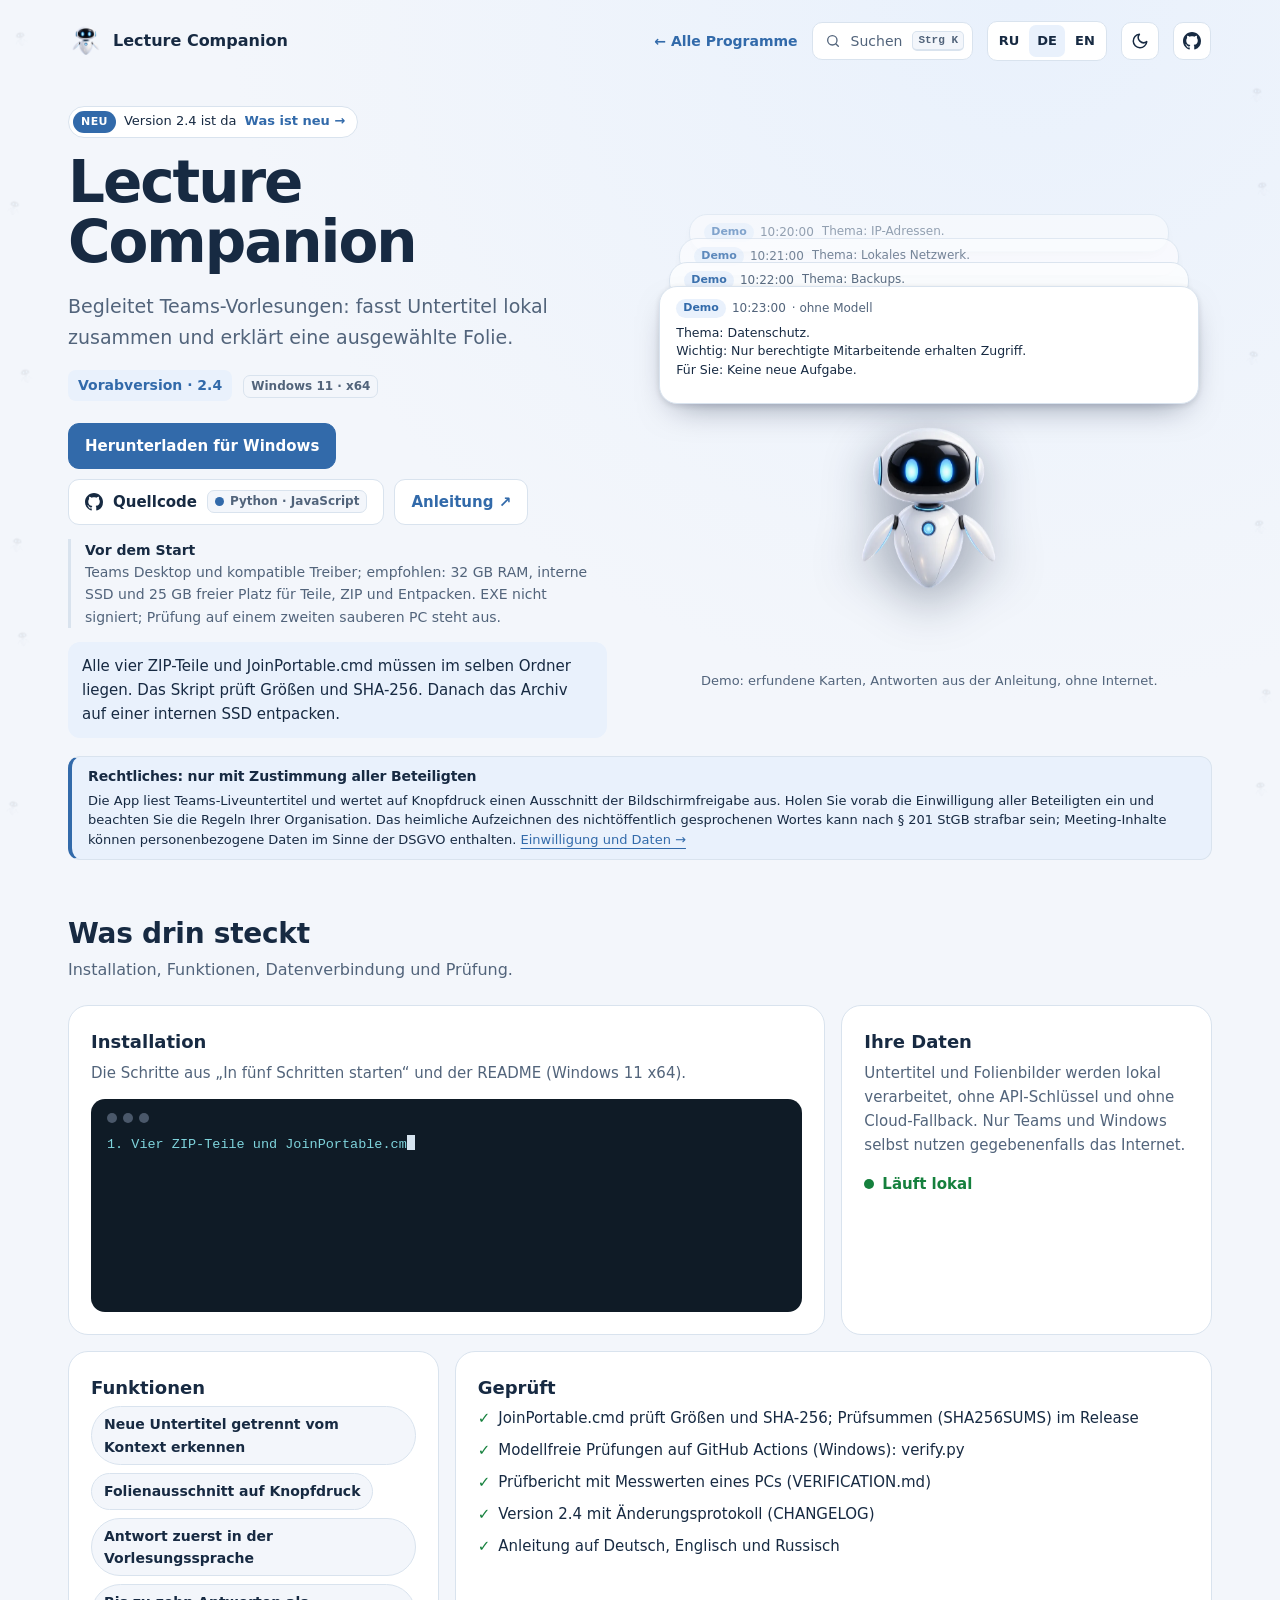
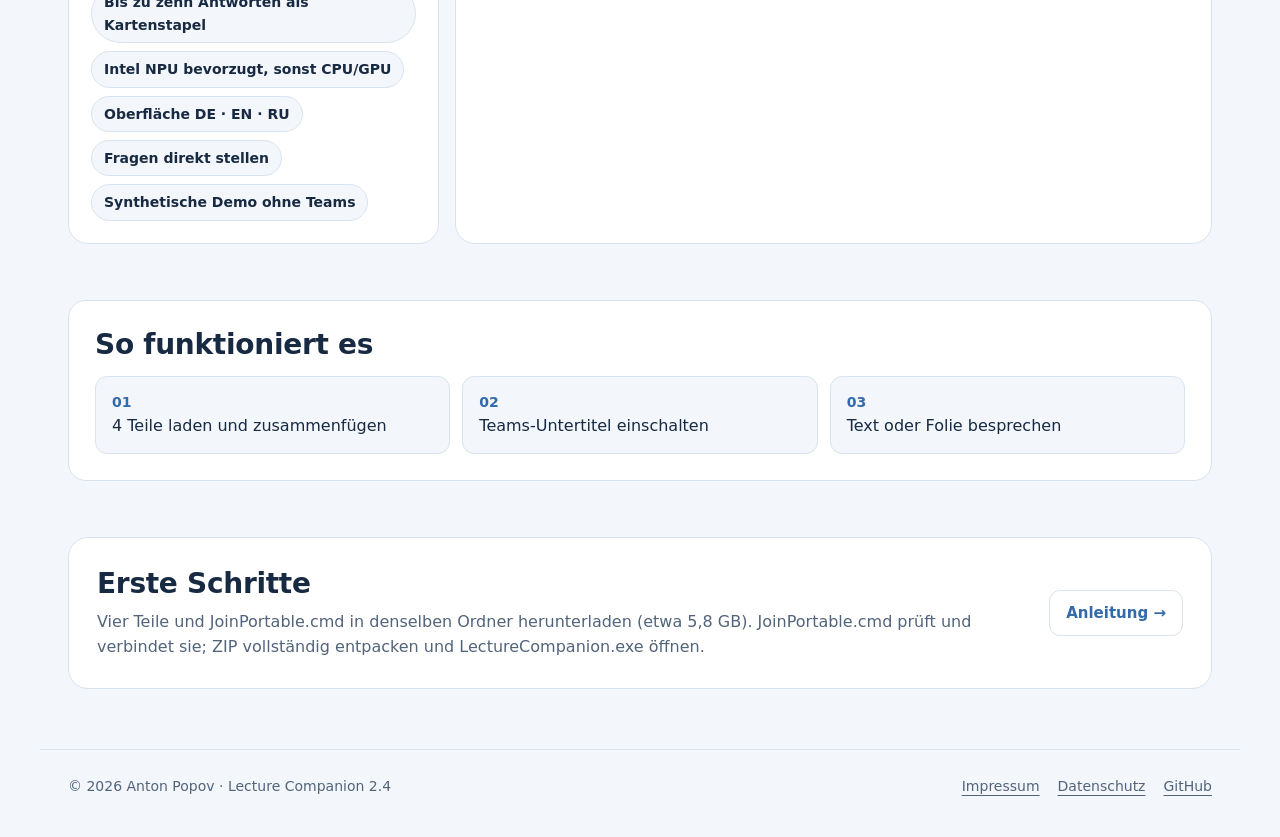
==== index.html @ 08314a56 "robot: digits instead of eyes while thinking; live scene in the guide Smaller running digits replace" ====
<!doctype html>
<html lang="de">
<head>
<meta charset="utf-8">
<meta name="viewport" content="width=device-width,initial-scale=1">
<meta name="color-scheme" content="light dark">
<meta name="description" content="Begleitet Teams-Vorlesungen: fasst Untertitel lokal zusammen und erklärt eine ausgewählte Folie.">
<title>Lecture Companion — Anleitung · Vorabversion · 2.4</title>
<link rel="icon" href="presentation-icon.png">
<script src="assets/kit/kit-theme.js"></script><link rel="stylesheet" href="assets/kit/kit.css?v=2026.11.06-2"><script src="assets/kit/programs.js?v=2026.11.06-2" defer></script><script src="assets/kit/kit.js?v=2026.11.06-2" defer></script>
<link rel="stylesheet" href="presentation.css?v=2026.11.06-2">
<link rel="stylesheet" href="assets/robot.css?v=r5">
<script src="assets/robot.js?v=r5" defer></script>
</head>
<body class="ppk-page">
<a class="ppk-skip" href="#main">Zum Inhalt</a>
<div class="ppk-nav-wrap" id="ppk-nav-wrap">
  <nav class="ppk-nav" aria-label="Hauptnavigation">
    <a class="ppk-brand" href="index.html"><img src="presentation-icon.png" alt="" width="34" height="34"><span>Lecture Companion</span></a>
    <span class="ppk-spacer"></span>
    <a class="ppk-back" href="https://popovantondev.github.io/popovantondev/index.html">← Alle Programme</a>
    <button class="ppk-search-btn" type="button" data-ppk-open-search aria-label="Programme durchsuchen"><span>Suchen</span><kbd>Strg K</kbd></button>
    <div class="ppk-langs"><a href="index-ru.html" lang="ru" hreflang="ru">RU</a><a href="index.html" lang="de" hreflang="de" aria-current="page">DE</a><a href="index-en.html" lang="en" hreflang="en">EN</a></div>
    <button class="ppk-icon-btn ppk-theme-btn" type="button" data-ppk-theme aria-label="Farbschema wechseln"></button>
    <a class="ppk-icon-btn ppk-gh-btn" href="https://github.com/popovantondev/LectureCompanion" aria-label="GitHub"></a>
  </nav>
</div>
<main class="ppk-shell" id="main">
<div class="ppk-hero">
<div>
<a class="ppk-pill" href="https://github.com/popovantondev/LectureCompanion/releases/tag/v2.4"><span class="ppk-new">NEU</span><span>Version 2.4 ist da</span> <span class="ppk-more">Was ist neu →</span></a>
<h1>Lecture Companion</h1>
<p class="ppk-lead">Begleitet Teams-Vorlesungen: fasst Untertitel lokal zusammen und erklärt eine ausgewählte Folie.</p>
<span class="ppk-status">Vorabversion · 2.4</span> <span class="ppk-chip ppk-meta-chip">Windows 11 · x64</span>
<div class="ppk-actions">
<a class="ppk-btn ppk-btn-primary" href="https://github.com/popovantondev/LectureCompanion/releases/tag/v2.4">Herunterladen für Windows</a>
<a class="ppk-btn ppk-btn-gh" href="https://github.com/popovantondev/LectureCompanion">Quellcode <span class="ppk-chip"><i class="ppk-dot"></i>Python · JavaScript</span></a>
<a class="ppk-btn" href="Guide-de.html">Anleitung ↗</a>
</div>
<p class="ppk-requirements"><strong>Vor dem Start</strong>Teams Desktop und kompatible Treiber; empfohlen: 32 GB RAM, interne SSD und 25 GB freier Platz für Teile, ZIP und Entpacken. EXE nicht signiert; Prüfung auf einem zweiten sauberen PC steht aus.</p>
<p class="ppk-notice">Alle vier ZIP-Teile und JoinPortable.cmd müssen im selben Ordner liegen. Das Skript prüft Größen und SHA-256. Danach das Archiv auf einer internen SSD entpacken.</p>
</div>
<figure class="robot-preview">
<div class="robot-stage robot-dock" data-robot data-robot-mode="dock" data-guide="Guide-de.html" data-demo-tag="Demo" data-demo-meta="ohne Modell">
<div class="robot-stack" role="group" aria-label="Demo-Antworten des Roboters (erfunden)">
<article class="robot-demo-card is-back" style="--d:3"><p class="robot-meta"><span class="robot-tag">Demo</span><span>10:20:00</span><span class="robot-meta-extra"> · ohne Modell</span></p><p class="robot-text">Thema: IP-Adressen.</p></article>
<article class="robot-demo-card is-back" style="--d:2"><p class="robot-meta"><span class="robot-tag">Demo</span><span>10:21:00</span><span class="robot-meta-extra"> · ohne Modell</span></p><p class="robot-text">Thema: Lokales Netzwerk.</p></article>
<article class="robot-demo-card is-back" style="--d:1"><p class="robot-meta"><span class="robot-tag">Demo</span><span>10:22:00</span><span class="robot-meta-extra"> · ohne Modell</span></p><p class="robot-text">Thema: Backups.</p></article>
<article class="robot-demo-card"><p class="robot-meta"><span class="robot-tag">Demo</span><span>10:23:00</span><span class="robot-meta-extra"> · ohne Modell</span></p><p class="robot-text">Thema: Datenschutz. <br>Wichtig: Nur berechtigte Mitarbeitende erhalten Zugriff. <br>Für Sie: Keine neue Aufgabe.</p></article>
</div>
<img src="assets/robot-companion.webp" width="540" height="591" alt="Roboter von Lecture Companion" decoding="async">
</div>
<figcaption>Demo: erfundene Karten, Antworten aus der Anleitung, ohne Internet.</figcaption>
</figure>
</div>

<aside class="ppk-legal ppk-section" id="rechtliches" aria-labelledby="legal-title">
<h2 id="legal-title">Rechtliches: nur mit Zustimmung aller Beteiligten</h2>
<p>Die App liest Teams-Liveuntertitel und wertet auf Knopfdruck einen Ausschnitt der Bildschirmfreigabe aus. Holen Sie vorab die Einwilligung aller Beteiligten ein und beachten Sie die Regeln Ihrer Organisation. Das heimliche Aufzeichnen des nichtöffentlich gesprochenen Wortes kann nach § 201 StGB strafbar sein; Meeting-Inhalte können personenbezogene Daten im Sinne der DSGVO enthalten. <a href="Guide-de.html#rechtliches">Einwilligung und Daten →</a></p>
</aside>

<section class="ppk-bento-section ppk-section ppk-reveal">
<h2>Was drin steckt</h2>
<p class="ppk-sub">Installation, Funktionen, Datenverbindung und Prüfung.</p>
<div class="ppk-bento">
<div class="ppk-tile ppk-wide"><h3>Installation</h3><p>Die Schritte aus „In fünf Schritten starten“ und der README (Windows 11 x64).</p><div class="ppk-term" role="group" aria-label="Installation"><div class="ppk-term-bar"><i></i><i></i><i></i></div><div class="ppk-term-out"><div class="ppk-ps">1. Vier ZIP-Teile und JoinPortable.cmd von der Release-Seite in einen Ordner laden (ca. 5,8 GB)</div><div class="ppk-ps">2. JoinPortable.cmd doppelklicken: prüft Größen und SHA-256, installiert nichts</div><div class="ppk-ps">3. Das erzeugte ZIP vollständig auf eine interne SSD entpacken</div><div class="ppk-ps">4. LectureCompanion.exe starten (der erste Start kann dauern)</div><div class="ppk-ok">5. In Teams die Liveuntertitel einschalten</div><div class="ppk-dim">   Ohne Teams ausprobieren: LectureCompanionDemo.exe</div></div></div></div>
<div class="ppk-tile"><h3>Ihre Daten</h3><p>Untertitel und Folienbilder werden lokal verarbeitet, ohne API-Schlüssel und ohne Cloud-Fallback. Nur Teams und Windows selbst nutzen gegebenenfalls das Internet.</p><span class="ppk-live">Läuft lokal</span></div>
<div class="ppk-tile"><h3>Funktionen</h3><div class="ppk-chips"><span>Neue Untertitel getrennt vom Kontext erkennen</span><span>Folienausschnitt auf Knopfdruck</span><span>Antwort zuerst in der Vorlesungssprache</span><span>Bis zu zehn Antworten als Kartenstapel</span><span>Intel NPU bevorzugt, sonst CPU/GPU</span><span>Oberfläche DE · EN · RU</span><span>Fragen direkt stellen</span><span>Synthetische Demo ohne Teams</span></div></div>
<div class="ppk-tile ppk-wide"><h3>Geprüft</h3><ul class="ppk-checks"><li>JoinPortable.cmd prüft Größen und SHA-256; Prüfsummen (SHA256SUMS) im Release</li><li>Modellfreie Prüfungen auf GitHub Actions (Windows): verify.py</li><li>Prüfbericht mit Messwerten eines PCs (VERIFICATION.md)</li><li>Version 2.4 mit Änderungsprotokoll (CHANGELOG)</li><li>Anleitung auf Deutsch, Englisch und Russisch</li></ul></div>
</div>
</section>

<section class="ppk-section ppk-process ppk-reveal" aria-labelledby="process-title">
<h2 id="process-title">So funktioniert es</h2>
<ol class="ppk-flow"><li>4 Teile laden und zusammenfügen</li><li>Teams-Untertitel einschalten</li><li>Text oder Folie besprechen</li></ol>
</section>

<section class="ppk-section ppk-start ppk-reveal">
<div><h2>Erste Schritte</h2><p>Vier Teile und JoinPortable.cmd in denselben Ordner herunterladen (etwa 5,8 GB). JoinPortable.cmd prüft und verbindet sie; ZIP vollständig entpacken und LectureCompanion.exe öffnen.</p></div>
<div class="ppk-actions"><a class="ppk-btn" href="Guide-de.html">Anleitung →</a></div>
</section>
</main>
<footer class="ppk-footer">
  <span>© 2026 Anton Popov · Lecture Companion 2.4</span>
  <nav aria-label="Rechtliches"><a href="https://popovantondev.github.io/popovantondev/impressum.html">Impressum</a><a href="https://popovantondev.github.io/popovantondev/datenschutz.html">Datenschutz</a><a href="https://github.com/popovantondev/LectureCompanion">GitHub</a></nav>
</footer>
</body>
</html>
---- assets/kit/kit.css ----
/* popovantondev shared kit: tokens, header, search palette, components, footer.
   Everything is prefixed ppk-. Pages set their accent in their own CSS (see demo.html).
   Kit tokens have zero specificity (:where), so any page rule overrides them regardless of load order. */

/* ---------- tokens ---------- */
:where(:root){color-scheme:light;
  --ppk-bg:#f3f6fb;--ppk-panel:#ffffff;--ppk-ink:#172a42;--ppk-muted:#52647b;--ppk-line:#d9e3ee;
  --ppk-accent:#0f6f7c;--ppk-accent-ink:#ffffff;--ppk-tint:#e2f2f3;--ppk-hero:#0c3a45;--ppk-hero-end:#1b6b78;
  --ppk-glass:rgba(255,255,255,.76);--ppk-term:#0f1b26;--ppk-term-ink:#d6e4ef;--ppk-term-ps:#7fd4dc;--ppk-term-ok:#6ee787;--ppk-term-dim:#8fa3b6;
  --ppk-ok:#15803d;--ppk-ok-bg:#dcfce7;--ppk-ok-fg:#166534;--ppk-warn-bg:#fef3c7;--ppk-warn-fg:#92400e;
  --ppk-focus:#1a5fd0;--ppk-shadow:0 22px 50px -30px rgba(22,43,72,.35);
  --ppk-radius-s:8px;--ppk-radius-m:12px;--ppk-radius-l:20px;--ppk-radius-pill:999px;
  --ppk-font:system-ui,-apple-system,"Segoe UI",sans-serif;--ppk-mono:ui-monospace,"Cascadia Code",Consolas,monospace;--ppk-shell:1200px}
:where([data-theme="dark"]){color-scheme:dark;
  --ppk-bg:#0c131b;--ppk-panel:#131d28;--ppk-ink:#e5edf5;--ppk-muted:#9badbf;--ppk-line:#233142;
  --ppk-accent:#3cc1cc;--ppk-accent-ink:#03262b;--ppk-tint:#11343a;--ppk-hero:#082a32;--ppk-hero-end:#145a65;
  --ppk-glass:rgba(19,29,40,.76);--ppk-term:#070d13;--ppk-term-ink:#d6e4ef;--ppk-term-ps:#7fd4dc;--ppk-term-ok:#6ee787;--ppk-term-dim:#8fa3b6;
  --ppk-ok:#4ade80;--ppk-ok-bg:#14532d;--ppk-ok-fg:#bbf7d0;--ppk-warn-bg:#78350f;--ppk-warn-fg:#fde68a;
  --ppk-focus:#7ab8ff;--ppk-shadow:0 22px 50px -30px rgba(0,0,0,.7)}
@media (prefers-color-scheme:dark){:where(:root:not([data-theme])){color-scheme:dark;
  --ppk-bg:#0c131b;--ppk-panel:#131d28;--ppk-ink:#e5edf5;--ppk-muted:#9badbf;--ppk-line:#233142;
  --ppk-accent:#3cc1cc;--ppk-accent-ink:#03262b;--ppk-tint:#11343a;--ppk-hero:#082a32;--ppk-hero-end:#145a65;
  --ppk-glass:rgba(19,29,40,.76);--ppk-term:#070d13;--ppk-term-ink:#d6e4ef;--ppk-term-ps:#7fd4dc;--ppk-term-ok:#6ee787;--ppk-term-dim:#8fa3b6;
  --ppk-ok:#4ade80;--ppk-ok-bg:#14532d;--ppk-ok-fg:#bbf7d0;--ppk-warn-bg:#78350f;--ppk-warn-fg:#fde68a;
  --ppk-focus:#7ab8ff;--ppk-shadow:0 22px 50px -30px rgba(0,0,0,.7)}}

/* ---------- base (only inside pages that opt in with class ppk-page on body) ---------- */
.ppk-page{margin:0;background:radial-gradient(ellipse at 80% 0,var(--ppk-tint),transparent 55%),var(--ppk-bg);background-attachment:fixed;color:var(--ppk-ink);font:16px/1.6 var(--ppk-font);transition:background-color .3s,color .3s}
.ppk-page *,.ppk-page *::before,.ppk-page *::after{box-sizing:border-box}
:where(.ppk-page a){color:var(--ppk-accent);text-underline-offset:4px}
:where(.ppk-page img){max-width:100%;height:auto}
:where(.ppk-page button){font:inherit;color:inherit}
.ppk-page :focus-visible,.ppk-overlay :focus-visible,.ppk-nav-wrap :focus-visible,.ppk-footer :focus-visible{outline:3px solid var(--ppk-focus);outline-offset:3px}
:where(.ppk-page h1),.ppk-title{font-size:clamp(34px,4.6vw,58px);line-height:1.05;letter-spacing:-.035em;margin:14px 0 18px}
:where(.ppk-page h2),.ppk-h2{font-size:clamp(22px,2.4vw,28px);line-height:1.25;letter-spacing:-.01em;margin:0 0 6px}
.ppk-page [hidden],.ppk-overlay[hidden]{display:none!important}
.ppk-shell{max-width:var(--ppk-shell);margin:0 auto;padding:0 28px}
.ppk-section{margin:56px 0;position:relative}
.ppk-sub{color:var(--ppk-muted);margin:0 0 22px}
.ppk-sr-only{position:absolute!important;width:1px;height:1px;margin:-1px;padding:0;overflow:hidden;clip:rect(0 0 0 0);white-space:nowrap;border:0}
.ppk-skip{position:absolute;left:12px;top:-60px;z-index:200;background:var(--ppk-panel);color:var(--ppk-ink);border:2px solid var(--ppk-focus);border-radius:var(--ppk-radius-m);padding:8px 14px;font-weight:700;text-decoration:none}
.ppk-skip:focus{top:12px}
html.ppk-lock{overflow:hidden}

/* ---------- icons (CSS masks, work without JS and without inline SVG) ---------- */
.ppk-search-btn::before,.ppk-gh-btn::before,.ppk-theme-btn::before,.ppk-btn-gh::before{content:"";flex:none;background:currentColor;-webkit-mask:var(--ppk-ico) center/contain no-repeat;mask:var(--ppk-ico) center/contain no-repeat}
.ppk-search-btn::before{--ppk-ico:url("data:image/svg+xml,%3Csvg xmlns='http://www.w3.org/2000/svg' viewBox='0 0 24 24' fill='none' stroke='black' stroke-width='2' stroke-linecap='round'%3E%3Ccircle cx='11' cy='11' r='7'/%3E%3Cpath d='m20 20-3.5-3.5'/%3E%3C/svg%3E");width:16px;height:16px}
.ppk-gh-btn::before,.ppk-btn-gh::before{--ppk-ico:url("data:image/svg+xml,%3Csvg xmlns='http://www.w3.org/2000/svg' viewBox='0 0 16 16'%3E%3Cpath d='M8 0C3.58 0 0 3.58 0 8c0 3.54 2.29 6.53 5.47 7.59.4.07.55-.17.55-.38 0-.19-.01-.82-.01-1.49-2.01.37-2.53-.49-2.69-.94-.09-.23-.48-.94-.82-1.13-.28-.15-.68-.52-.01-.53.63-.01 1.08.58 1.23.82.72 1.21 1.87.87 2.33.66.07-.52.28-.87.51-1.07-1.78-.2-3.64-.89-3.64-3.95 0-.87.31-1.59.82-2.15-.08-.2-.36-1.02.08-2.12 0 0 .67-.21 2.2.82.64-.18 1.32-.27 2-.27.68 0 1.36.09 2 .27 1.53-1.04 2.2-.82 2.2-.82.44 1.1.16 1.92.08 2.12.51.56.82 1.27.82 2.15 0 3.07-1.87 3.75-3.65 3.95.29.25.54.73.54 1.48 0 1.07-.01 1.93-.01 2.2 0 .21.15.46.55.38A8.013 8.013 0 0 0 16 8c0-4.42-3.58-8-8-8z'/%3E%3C/svg%3E");width:18px;height:18px}
.ppk-theme-btn::before{--ppk-ico:url("data:image/svg+xml,%3Csvg xmlns='http://www.w3.org/2000/svg' viewBox='0 0 24 24' fill='none' stroke='black' stroke-width='2' stroke-linecap='round' stroke-linejoin='round'%3E%3Cpath d='M21 12.8A9 9 0 1 1 11.2 3a7 7 0 0 0 9.8 9.8z'/%3E%3C/svg%3E");width:18px;height:18px}
:root[data-theme="dark"] .ppk-theme-btn::before{--ppk-ico:url("data:image/svg+xml,%3Csvg xmlns='http://www.w3.org/2000/svg' viewBox='0 0 24 24' fill='none' stroke='black' stroke-width='2' stroke-linecap='round'%3E%3Ccircle cx='12' cy='12' r='4.5'/%3E%3Cpath d='M12 2v2M12 20v2M4.9 4.9l1.4 1.4M17.7 17.7l1.4 1.4M2 12h2M20 12h2M4.9 19.1l1.4-1.4M17.7 6.3l1.4-1.4'/%3E%3C/svg%3E")}
@media (prefers-color-scheme:dark){:root:not([data-theme]) .ppk-theme-btn::before{--ppk-ico:url("data:image/svg+xml,%3Csvg xmlns='http://www.w3.org/2000/svg' viewBox='0 0 24 24' fill='none' stroke='black' stroke-width='2' stroke-linecap='round'%3E%3Ccircle cx='12' cy='12' r='4.5'/%3E%3Cpath d='M12 2v2M12 20v2M4.9 4.9l1.4 1.4M17.7 17.7l1.4 1.4M2 12h2M20 12h2M4.9 19.1l1.4-1.4M17.7 6.3l1.4-1.4'/%3E%3C/svg%3E")}}
.ppk-search-btn:has(svg)::before,.ppk-icon-btn:has(svg)::before,.ppk-btn-gh:has(svg)::before{display:none}

/* ---------- header: static markup, JS only improves it ---------- */
.ppk-nav-wrap{position:sticky;top:0;z-index:40;padding:10px 0 0}
.ppk-nav-wrap.ppk-floating{padding-inline:8px}
.ppk-nav{position:relative;isolation:isolate;max-width:var(--ppk-shell);margin:0 auto;display:flex;align-items:center;gap:14px;padding:10px 28px;border:1px solid transparent;border-radius:0;font:14px/1.3 var(--ppk-font);color:var(--ppk-ink);transition:border-color .25s,border-radius .25s}
/* Glass pill is a separate layer: the header jump to the pill changes layout once, the glass, blur and shadow only fade in (opacity), so scrolling past the threshold stays cheap. */
.ppk-nav::before{content:"";position:absolute;inset:-1px;z-index:-1;border-radius:inherit;background:var(--ppk-glass);-webkit-backdrop-filter:blur(14px) saturate(1.4);backdrop-filter:blur(14px) saturate(1.4);box-shadow:0 10px 30px -18px rgba(0,0,0,.35);opacity:0;pointer-events:none;transition:opacity .25s}
.ppk-nav *,.ppk-nav *::before,.ppk-nav *::after{box-sizing:border-box}
.ppk-floating .ppk-nav{max-width:980px;padding:8px 10px 8px 16px;border-color:var(--ppk-line);border-radius:var(--ppk-radius-pill)}
.ppk-floating .ppk-nav::before{opacity:1}
.ppk-brand{display:flex;align-items:center;gap:10px;min-width:0;font-size:16px;font-weight:750;color:var(--ppk-ink);text-decoration:none;white-space:nowrap}
.ppk-brand img{width:34px;height:34px;flex:none;border-radius:9px}
.ppk-brand span{overflow:hidden;text-overflow:ellipsis;padding:3px 4px 3px 0;margin:-3px -4px -3px 0}
.ppk-spacer{flex:1}
.ppk-back{display:inline-flex;align-items:center;min-height:38px;font-size:14px;font-weight:650;color:var(--ppk-accent);text-decoration:none;white-space:nowrap}
.ppk-back:hover{text-decoration:underline;text-underline-offset:4px}
.ppk-search-btn{display:none;align-items:center;gap:10px;min-height:38px;padding:6px 8px 6px 12px;border:1px solid var(--ppk-line);border-radius:10px;background:var(--ppk-panel);color:var(--ppk-muted);font:inherit;font-size:14px;cursor:pointer;transition:border-color .2s}
.ppk-search-btn:hover{border-color:var(--ppk-accent)}
html.ppk-js .ppk-search-btn{display:flex}
.ppk-search-btn kbd,.ppk-kbd{font:600 11px/1 var(--ppk-mono);border:1px solid var(--ppk-line);border-bottom-width:2px;border-radius:5px;padding:3px 5px;color:var(--ppk-muted);background:var(--ppk-bg)}
.ppk-langs{display:flex;gap:2px;padding:3px;border:1px solid var(--ppk-line);border-radius:10px;background:var(--ppk-panel)}
.ppk-langs a{display:grid;place-items:center;min-width:36px;min-height:32px;border-radius:7px;color:var(--ppk-ink);font-size:13px;font-weight:700;text-decoration:none}
.ppk-langs a:hover{background:var(--ppk-bg)}
.ppk-langs a[aria-current]{background:var(--ppk-tint);color:var(--ppk-ink)}
.ppk-icon-btn{display:grid;place-items:center;width:38px;height:38px;padding:0;border:1px solid var(--ppk-line);border-radius:10px;background:var(--ppk-panel);color:var(--ppk-ink);text-decoration:none;cursor:pointer;transition:border-color .2s}
.ppk-icon-btn:hover{border-color:var(--ppk-accent)}
.ppk-icon-btn svg{width:18px;height:18px}
html:not(.ppk-js) .ppk-theme-btn{display:none}

/* ---------- hero parts ---------- */
.ppk-hero{display:grid;grid-template-columns:minmax(0,1fr) minmax(0,1.05fr);gap:40px;align-items:center;margin:34px 0 10px}
.ppk-hero>*{min-width:0}
.ppk-pill{display:inline-flex;align-items:center;gap:8px;max-width:100%;padding:4px 12px 4px 4px;border:1px solid var(--ppk-line);border-radius:var(--ppk-radius-pill);background:var(--ppk-panel);color:var(--ppk-ink);font-size:13px;text-decoration:none;transition:border-color .2s,transform .2s}
.ppk-pill:hover{border-color:var(--ppk-accent);transform:translateY(-1px)}
.ppk-pill .ppk-new{flex:none;background:var(--ppk-accent);color:var(--ppk-accent-ink);border-radius:var(--ppk-radius-pill);padding:2px 8px;font-weight:800;font-size:11px;letter-spacing:.04em}
.ppk-pill .ppk-more{color:var(--ppk-accent);font-weight:650;white-space:nowrap}
.ppk-lead{margin:0 0 18px;color:var(--ppk-muted);font-size:19px}
.ppk-status{display:inline-block;padding:4px 10px;border-radius:var(--ppk-radius-s);background:var(--ppk-tint);color:var(--ppk-accent);font-size:14px;font-weight:700}
.ppk-actions{display:flex;flex-wrap:wrap;align-items:center;gap:10px;margin:22px 0 14px}
.ppk-btn{display:inline-flex;align-items:center;gap:10px;min-height:46px;padding:10px 16px;border:1px solid var(--ppk-line);border-radius:11px;background:var(--ppk-panel);color:var(--ppk-accent);font-size:15px;font-weight:700;text-decoration:none;cursor:pointer;transition:transform .15s,box-shadow .2s,border-color .2s}
.ppk-btn:hover{transform:translateY(-1px);box-shadow:0 8px 20px -12px rgba(0,0,0,.35);border-color:var(--ppk-accent)}
.ppk-btn-primary{background:var(--ppk-accent);border-color:var(--ppk-accent);color:var(--ppk-accent-ink)}
.ppk-btn-gh{color:var(--ppk-ink)}
.ppk-chip{display:inline-flex;align-items:center;gap:6px;padding:1px 7px;border:1px solid var(--ppk-line);border-radius:7px;background:var(--ppk-bg);color:var(--ppk-muted);font-size:12px;font-weight:600}
.ppk-dot{display:inline-block;width:9px;height:9px;border-radius:50%;background:var(--ppk-accent)}
.ppk-requirements{margin:0;padding-left:14px;border-left:3px solid var(--ppk-line);color:var(--ppk-muted);font-size:14px}
.ppk-requirements strong{display:block;color:var(--ppk-ink)}
.ppk-preview{position:relative;margin:0;overflow:hidden;border:1px solid var(--ppk-line);border-radius:22px;background:var(--ppk-panel);box-shadow:var(--ppk-shadow)}
.ppk-stage{display:grid;place-items:center;padding:18px;background:linear-gradient(145deg,var(--ppk-hero),var(--ppk-hero-end))}
.ppk-stage img{display:block;width:auto;max-height:470px;filter:drop-shadow(0 8px 18px rgba(0,0,0,.25))}
.ppk-preview figcaption{padding:12px 18px;color:var(--ppk-muted);font-size:14px}

/* ---------- bento ---------- */
.ppk-bento{display:grid;grid-template-columns:repeat(3,minmax(0,1fr));gap:16px}
.ppk-tile{position:relative;min-width:0;overflow:hidden;padding:22px;border:1px solid var(--ppk-line);border-radius:var(--ppk-radius-l);background:var(--ppk-panel)}
.ppk-tile h3{margin:0 0 4px;font-size:18px}
.ppk-tile p{margin:0 0 14px;color:var(--ppk-muted);font-size:15px}
.ppk-wide{grid-column:span 2}
.ppk-term{min-height:178px;overflow:hidden;padding:14px 16px;border-radius:14px;background:var(--ppk-term);color:var(--ppk-term-ink);font:13.5px/1.75 var(--ppk-mono)}
.ppk-term-bar{display:flex;gap:6px;margin-bottom:10px}
.ppk-term-bar i{width:10px;height:10px;border-radius:50%;background:#4a586a}
.ppk-term-out>div{overflow-wrap:anywhere}
.ppk-term .ppk-ps{color:var(--ppk-term-ps)}
.ppk-term .ppk-ok{color:var(--ppk-term-ok)}
.ppk-term .ppk-dim{color:var(--ppk-term-dim)}
.ppk-cursor{display:inline-block;width:8px;height:1.05em;background:var(--ppk-term-ink);vertical-align:-2px;animation:ppk-blink 1s steps(1) infinite}
@keyframes ppk-blink{50%{opacity:0}}
.ppk-chips{display:flex;flex-wrap:wrap;gap:8px}
.ppk-chips span{padding:6px 12px;border:1px solid var(--ppk-line);border-radius:var(--ppk-radius-pill);background:var(--ppk-bg);font-size:14px;font-weight:600;transition:transform .2s,border-color .2s}
.ppk-chips span:hover{transform:translateY(-2px);border-color:var(--ppk-accent)}
.ppk-live{display:inline-flex;align-items:center;gap:8px;color:var(--ppk-ok);font-size:15px;font-weight:700}
.ppk-live::before{content:"";width:10px;height:10px;border-radius:50%;background:var(--ppk-ok);box-shadow:0 0 0 0 rgba(22,163,74,.55);animation:ppk-pulse 2s infinite}
@keyframes ppk-pulse{70%{box-shadow:0 0 0 10px rgba(22,163,74,0)}100%{box-shadow:0 0 0 0 rgba(22,163,74,0)}}
.ppk-checks{display:grid;gap:8px;margin:0;padding:0;list-style:none;font-size:15px}
.ppk-checks li::before{content:"\2713";margin-right:8px;color:var(--ppk-ok);font-weight:800}

/* ---------- steps ---------- */
.ppk-process{padding:26px;border:1px solid var(--ppk-line);border-radius:18px;background:var(--ppk-panel)}
.ppk-flow{display:grid;grid-template-columns:repeat(3,minmax(0,1fr));gap:12px;margin:14px 0 0;padding:0;list-style:none;counter-reset:ppk-step}
.ppk-flow li{padding:14px 16px;border:1px solid var(--ppk-line);border-radius:var(--ppk-radius-m);background:var(--ppk-bg)}
.ppk-flow li::before{counter-increment:ppk-step;content:counter(ppk-step,decimal-leading-zero);display:block;color:var(--ppk-accent);font-size:14px;font-weight:700}

/* ---------- tabs and program cards ---------- */
.ppk-tabs{display:inline-flex;flex-wrap:wrap;gap:4px;padding:4px;border:1px solid var(--ppk-line);border-radius:14px;background:var(--ppk-panel)}
.ppk-tabs button{padding:8px 14px;min-height:38px;border:0;border-radius:10px;background:transparent;color:var(--ppk-muted);font-size:14px;font-weight:650;cursor:pointer;transition:background-color .2s,color .2s}
.ppk-tabs button:hover{color:var(--ppk-ink)}
.ppk-tabs button[aria-selected="true"]{background:var(--ppk-accent);color:var(--ppk-accent-ink)}
.ppk-app-grid{display:grid;grid-template-columns:repeat(auto-fill,minmax(230px,1fr));gap:12px;margin-top:16px}
.ppk-app-card{display:flex;align-items:flex-start;gap:12px;padding:14px;border:1px solid var(--ppk-line);border-radius:14px;background:var(--ppk-panel);color:var(--ppk-ink);text-decoration:none;animation:ppk-fade .35s ease both;transition:border-color .2s,transform .2s}
.ppk-app-card:hover{border-color:var(--ppk-accent);transform:translateY(-2px)}
.ppk-app-card img{flex:none;width:36px;height:36px;border-radius:9px}
.ppk-app-card b{display:block;font-size:15px}
.ppk-app-card small{display:block;color:var(--ppk-muted);font-size:13px;line-height:1.4}
@keyframes ppk-fade{from{opacity:0;transform:translateY(6px)}}

/* ---------- demo frame ---------- */
.ppk-demo{overflow:hidden;border:1px solid var(--ppk-line);border-radius:var(--ppk-radius-l);background:var(--ppk-panel);box-shadow:var(--ppk-shadow)}
.ppk-demo-head{display:flex;flex-wrap:wrap;align-items:center;gap:10px;padding:12px 16px;border-bottom:1px solid var(--ppk-line);font-weight:700}
.ppk-demo-label{margin-left:auto;padding:3px 10px;border-radius:var(--ppk-radius-pill);background:var(--ppk-warn-bg);color:var(--ppk-warn-fg);font-size:13px;font-weight:700}
.ppk-demo-body{display:grid;grid-template-columns:220px minmax(0,1fr);min-height:250px}
.ppk-demo-side{display:grid;align-content:start;gap:10px;padding:16px;border-right:1px solid var(--ppk-line);font-size:14px}
.ppk-field{padding:8px 10px;border:1px solid var(--ppk-line);border-radius:10px;background:var(--ppk-bg)}
.ppk-field small{display:block;color:var(--ppk-muted)}
.ppk-demo-main{min-width:0;padding:16px}
.ppk-rows{display:grid;gap:6px;margin:0 0 12px;padding:0;list-style:none}
.ppk-rows li{display:grid;grid-template-columns:minmax(0,1fr) auto;gap:10px;align-items:center;padding:8px 12px;border:1px solid var(--ppk-line);border-radius:10px;font-size:14px;animation:ppk-fade .3s ease both}
.ppk-rows li>:first-child{overflow-wrap:anywhere}
.ppk-badge{padding:2px 8px;border-radius:6px;background:var(--ppk-tint);color:var(--ppk-ink);font-size:12px;font-weight:700}
.ppk-badge-ok{background:var(--ppk-ok-bg);color:var(--ppk-ok-fg)}
.ppk-badge-warn{background:var(--ppk-warn-bg);color:var(--ppk-warn-fg)}
.ppk-progress{height:8px;margin:10px 0;overflow:hidden;border:1px solid var(--ppk-line);border-radius:99px;background:var(--ppk-bg)}
.ppk-progress i{display:block;width:0;height:100%;background:var(--ppk-accent);transition:width .25s linear}
.ppk-demo-empty{padding:24px 0;color:var(--ppk-muted);font-size:14px}
.ppk-demo-done{color:var(--ppk-ok);font-weight:700}

/* ---------- search palette (built by kit.js) ---------- */
.ppk-overlay{position:fixed;inset:0;z-index:100;display:grid;place-items:start center;padding:12vh 16px 16px;background:rgba(8,15,24,.55);-webkit-backdrop-filter:blur(3px);backdrop-filter:blur(3px);font:16px/1.5 var(--ppk-font);color:var(--ppk-ink)}
.ppk-overlay *,.ppk-overlay *::before,.ppk-overlay *::after{box-sizing:border-box}
.ppk-palette{width:min(620px,100%);overflow:hidden;border:1px solid var(--ppk-line);border-radius:16px;background:var(--ppk-panel);box-shadow:0 30px 80px -20px rgba(0,0,0,.5);animation:ppk-pop .18s ease}
@keyframes ppk-pop{from{opacity:0;transform:translateY(-8px) scale(.98)}}
.ppk-phead{display:flex;align-items:center;border-bottom:1px solid var(--ppk-line)}
.ppk-palette-input{flex:1;min-width:0;padding:16px 18px;border:0;background:transparent;color:var(--ppk-ink);font:inherit;font-size:17px;outline:none}
.ppk-palette-input::placeholder{color:var(--ppk-muted);opacity:1}
.ppk-phead:focus-within{box-shadow:inset 0 -2px 0 var(--ppk-focus)}
.ppk-pclose{margin-right:12px;padding:6px 8px;border:1px solid var(--ppk-line);border-radius:7px;background:var(--ppk-bg);color:var(--ppk-muted);font:600 12px/1 var(--ppk-mono);cursor:pointer}
.ppk-plist{max-height:min(420px,55vh);margin:0;padding:6px;overflow:auto;list-style:none}
.ppk-pitem{display:flex;align-items:center;gap:12px;padding:9px 10px;border-radius:10px;color:var(--ppk-ink);text-decoration:none}
.ppk-pitem[aria-selected="true"]{background:var(--ppk-tint);box-shadow:inset 3px 0 0 var(--ppk-accent)}
.ppk-pitem img,.ppk-pletter{flex:none;width:30px;height:30px;border-radius:8px}
.ppk-pletter{display:grid;place-items:center;background:var(--ppk-accent);color:var(--ppk-accent-ink);font-weight:800}
.ppk-ptext{min-width:0}
.ppk-pname{display:block;font-weight:650}
.ppk-ptext small{display:block;overflow:hidden;color:var(--ppk-muted);font-size:12px;text-overflow:ellipsis;white-space:nowrap}
.ppk-pempty{margin:0;padding:22px 18px;color:var(--ppk-muted)}
.ppk-pfoot{display:flex;gap:14px;padding:9px 14px;border-top:1px solid var(--ppk-line);color:var(--ppk-muted);font-size:12px}

/* ---------- footer ---------- */
.ppk-footer{display:flex;flex-wrap:wrap;justify-content:space-between;gap:12px 16px;max-width:var(--ppk-shell);margin:60px auto 0;padding:26px 28px 40px;border-top:1px solid var(--ppk-line);color:var(--ppk-muted);font:14px/1.5 var(--ppk-font)}
.ppk-footer nav{display:flex;flex-wrap:wrap;gap:6px 18px}
.ppk-footer a{color:var(--ppk-muted);text-decoration:underline;text-underline-offset:4px}
.ppk-footer a:hover{color:var(--ppk-ink)}

/* ---------- long text (Guide pages): opt in with class ppk-prose ---------- */
.ppk-prose{line-height:1.7}
.ppk-prose table{display:block;max-width:100%;overflow-x:auto;border-collapse:collapse}
.ppk-prose th,.ppk-prose td{padding:8px 12px;border:1px solid var(--ppk-line);text-align:left;vertical-align:top}
.ppk-prose th{background:var(--ppk-tint)}
.ppk-prose pre,.ppk-prose code{font-family:var(--ppk-mono);font-size:.92em}
.ppk-prose pre{max-width:100%;overflow-x:auto;padding:14px 16px;border-radius:var(--ppk-radius-m);background:var(--ppk-term);color:var(--ppk-term-ink)}
.ppk-prose :not(pre)>code{padding:1px 6px;border-radius:6px;background:var(--ppk-tint)}
.ppk-prose blockquote{margin:1em 0;padding:2px 16px;border-left:3px solid var(--ppk-accent);color:var(--ppk-muted)}

/* ---------- scroll reveal (hidden state only exists when JS runs) ---------- */
html.ppk-js .ppk-reveal:not(.ppk-in){opacity:0;transform:translateY(14px)}
.ppk-reveal{transition:opacity .6s ease,transform .6s ease}

/* ---------- small screens ---------- */
@media (max-width:900px){.ppk-hero{grid-template-columns:1fr}.ppk-bento{grid-template-columns:1fr 1fr}}
@media (max-width:640px){
  .ppk-shell,.ppk-footer{padding-left:16px;padding-right:16px}
  .ppk-nav{gap:8px;padding:8px 12px}
  .ppk-back{font-size:0;justify-content:center;width:38px;padding:0}
  .ppk-back::before{content:"\2190";font-size:20px}
  .ppk-search-btn span,.ppk-search-btn kbd{display:none}
  .ppk-search-btn{padding:0;width:38px;justify-content:center}
  .ppk-langs a{min-width:32px}
  .ppk-bento{grid-template-columns:1fr}
  .ppk-wide{grid-column:auto}
  .ppk-flow{grid-template-columns:1fr}
  .ppk-demo-body{grid-template-columns:1fr}
  .ppk-demo-side{border-right:0;border-bottom:1px solid var(--ppk-line)}
  .ppk-demo-label{margin-left:0}
  .ppk-pfoot{display:none}
  .ppk-overlay{padding-top:8vh}
}
@media (max-width:520px){
  .ppk-nav{flex-wrap:wrap;row-gap:6px}
  .ppk-nav::after{content:"";order:4;flex-basis:100%;height:0}
  .ppk-brand{order:1;margin-right:auto}
  .ppk-theme-btn{order:2}
  .ppk-gh-btn{order:3}
  .ppk-back{order:5}
  .ppk-search-btn{order:6;margin-left:auto}
  .ppk-langs{order:7}
  .ppk-spacer{display:none}
  .ppk-floating .ppk-nav{border-radius:26px;padding:8px 10px}
  .ppk-tile{padding:18px}
}

@media (prefers-reduced-motion:reduce){
  .ppk-nav-wrap,.ppk-nav,.ppk-nav::before,.ppk-pill,.ppk-btn,.ppk-chips span,.ppk-app-card,.ppk-reveal,.ppk-progress i,.ppk-page{transition:none!important}
  .ppk-palette,.ppk-app-card,.ppk-rows li,.ppk-cursor,.ppk-live::before{animation:none!important}
  html.ppk-js .ppk-reveal:not(.ppk-in){opacity:1;transform:none}
}
@media (forced-colors:active){.ppk-pitem[aria-selected="true"]{outline:2px solid Highlight}.ppk-tabs button[aria-selected="true"]{outline:2px solid Highlight}}

/* side decor (kit.js builds it on screens >= 1280px; nothing without JS) */
.ppk-decor{display:none}
@media (min-width:1280px){
  .ppk-decor{display:block;position:fixed;inset:0;z-index:0;overflow:hidden;pointer-events:none;container-type:inline-size;opacity:0;transition:opacity 1.2s ease}
  .ppk-decor.ppk-decor-on{opacity:1}
  .ppk-decor-side{position:absolute;top:0;bottom:0;width:calc((100cqi - var(--ppk-decor-shell,var(--ppk-shell)))/2);animation:ppk-decor-drift 90s ease-in-out infinite alternate;will-change:transform}
  .ppk-decor-l{left:0}
  .ppk-decor-r{right:0;animation-direction:alternate-reverse}
  .ppk-decor-i{--ppk-sz:clamp(18px,calc(var(--ppk-k,1) * ((100cqi - var(--ppk-decor-shell,var(--ppk-shell)))/2 - 28px)),72px);position:absolute;top:var(--ppk-y,0);left:calc(var(--ppk-x,.5) * (100% - 1.2 * var(--ppk-sz)) + .1 * var(--ppk-sz));width:var(--ppk-sz);height:var(--ppk-sz);object-fit:contain;opacity:.06;transform:rotate(var(--ppk-r,0deg));user-select:none}
  [data-theme="dark"] .ppk-decor-i{opacity:.08}
}
@keyframes ppk-decor-drift{from{transform:translateY(-10px)}to{transform:translateY(10px)}}
@media print{.ppk-decor{display:none!important}}
@media (prefers-reduced-motion:reduce){.ppk-decor{transition:none}.ppk-decor-side{animation:none;will-change:auto}}
---- presentation.css ----
/* Page accent and page-only rules. Components and tokens come from assets/kit/kit.css. */
:root{--ppk-accent:#326aaa;--ppk-tint:#e9f1fc;--ppk-hero:#182f4b;--ppk-hero-end:#355d88}
:root[data-theme="dark"]{--ppk-accent:#7db4f0;--ppk-accent-ink:#07203f;--ppk-tint:#12263f;--ppk-hero:#182f4b;--ppk-hero-end:#355d88}
@media (prefers-color-scheme:dark){:root:not([data-theme]){--ppk-accent:#7db4f0;--ppk-accent-ink:#07203f;--ppk-tint:#12263f;--ppk-hero:#182f4b;--ppk-hero-end:#355d88}}
.ppk-meta-chip{margin-left:6px}
.ppk-start{display:grid;grid-template-columns:minmax(0,1fr) auto;gap:24px;align-items:center;padding:28px;border:1px solid var(--ppk-line);border-radius:var(--ppk-radius-l);background:var(--ppk-panel)}
.ppk-start h2{margin:0 0 8px}.ppk-start p{margin:0;color:var(--ppk-muted)}.ppk-start .ppk-actions{margin:0}
.ppk-notice{margin:14px 0 0;padding:12px 14px;border-radius:var(--ppk-radius-m);background:var(--ppk-tint);color:var(--ppk-ink);font-size:15px}
.ppk-stage a{display:grid;place-items:center;max-width:100%}
.ppk-legal{margin:18px 0;padding:10px 16px;border:1px solid var(--ppk-line);border-left:4px solid var(--ppk-accent);border-radius:var(--ppk-radius-m);background:var(--ppk-tint);font-size:13px;line-height:1.5}
.ppk-legal h2{margin:0 0 4px;font-size:14px;line-height:1.4}.ppk-legal p{margin:0}
@media (max-width:760px){.ppk-start{grid-template-columns:1fr;padding:22px}}
---- assets/robot.css ----
/* Lecture Companion robot scene: styles for assets/robot.js (Guide hero and landing block).
   Without JavaScript the scene is the plain picture inside .robot-stage. */
.robot-stage{--robot-w:240px;position:relative;z-index:5;isolation:isolate;box-sizing:border-box;display:block;width:var(--robot-w);max-width:100%;margin:0 auto;padding:0;border:0;background:none;font-size:16px;line-height:1.5}
.robot-stage>img,.robot-stage .robot-img{display:block;width:100%;height:auto;max-width:100%;object-fit:contain;filter:drop-shadow(0 14px 26px #02122f66)}
/* Soft rings behind the robot (decoration only). */
.robot-stage:before{content:"";position:absolute;z-index:-1;left:50%;top:44%;width:128%;aspect-ratio:1;transform:translate(-50%,-50%);border-radius:50%;background:radial-gradient(circle,#5fb8ff33 0,#3a86ff1f 38%,#0000 68%);box-shadow:0 0 0 1px #8ee7ff1f,0 0 0 clamp(14px,3vw,26px) #8ee7ff0d;pointer-events:none}
.robot-hero{grid-template-columns:minmax(0,1fr) 280px!important;gap:28px!important}
.robot-hero .robot-stage{--robot-w:240px}
.robot-lift{position:relative;z-index:2;transition:transform .18s cubic-bezier(.215,.61,.355,1);will-change:transform}
.robot-hit{display:block;width:100%;margin:0;padding:0;border:0;border-radius:36px;background:none;color:inherit;font:inherit;cursor:pointer;-webkit-tap-highlight-color:transparent}
.robot-hit:focus-visible,.robot-send:focus-visible,.robot-close:focus-visible,.robot-pill input:focus-visible,.robot-answer a:focus-visible{outline:3px solid #8ee7ff;outline-offset:3px}
.robot-stage.is-open .robot-lift{transform:translateY(-2%)}
.robot-lift svg{position:absolute;inset:0;width:100%;height:100%;overflow:visible;pointer-events:none}
.robot-lift svg [data-eye]{visibility:hidden}
.robot-lift svg [data-eye="bit"]{font-family:ui-monospace,"Cascadia Code",Consolas,monospace;font-weight:700;font-size:50px;fill:#69ddff}
/* Pill and answer slide out from under the robot. */
.robot-pop{position:absolute;z-index:1;left:50%;top:calc(100% - 26px);width:min(340px,calc(100vw - 32px));box-sizing:border-box;padding-top:22px;color:var(--ppk-ink,#172a42);text-align:left;opacity:0;visibility:hidden;pointer-events:none;transform:translate(-50%,-16px);transition:transform .24s cubic-bezier(.215,.61,.355,1),opacity .24s ease-out,visibility 0s linear .24s}
.robot-stage.is-open .robot-pop{opacity:1;visibility:visible;pointer-events:auto;transform:translate(-50%,0);transition-delay:0s}
.robot-pill{display:flex;align-items:center;gap:6px;margin:0;padding:4px 4px 4px 16px;border:1px solid var(--ppk-line,#d9e3ee);border-radius:999px;background:var(--ppk-panel,#fff);box-shadow:0 18px 40px -18px #02122f99,0 2px 8px #02122f26}
.robot-pill input{flex:1;min-width:0;height:34px;padding:0;border:0;border-radius:8px;background:none;color:inherit;font:12.5px/1.4 var(--ppk-font,system-ui,sans-serif)}
.robot-pill input::placeholder{color:var(--ppk-muted,#52647b);opacity:1}
.robot-pill input:focus{outline:0}
.robot-pill:focus-within{border-color:var(--ppk-accent,#326aaa);box-shadow:0 18px 40px -18px #02122f99,0 0 0 3px #326aaa40}
.robot-send{display:grid;place-items:center;flex:none;width:36px;height:36px;padding:0;border:0;border-radius:50%;background:var(--ppk-accent,#326aaa);color:var(--ppk-accent-ink,#fff);cursor:pointer}
.robot-send svg{width:18px;height:18px;fill:none;stroke:currentColor;stroke-width:2;stroke-linecap:round;stroke-linejoin:round}
.robot-send:hover{filter:brightness(1.08)}
.robot-answer{position:relative;margin-top:10px;padding:12px 40px 14px 16px;border:1px solid var(--ppk-line,#d9e3ee);border-radius:18px;background:var(--ppk-panel,#fff);box-shadow:0 18px 40px -18px #02122f99,0 2px 8px #02122f26;font:12.5px/1.5 var(--ppk-font,system-ui,sans-serif);overflow-wrap:anywhere;animation:robot-slide .24s cubic-bezier(.215,.61,.355,1)}
.robot-answer[hidden]{display:none}
.robot-answer p{margin:0}
.robot-answer .robot-typed{white-space:pre-wrap}
.robot-answer.is-typing .robot-typed:after{content:"";display:inline-block;width:2px;height:1.1em;margin-left:2px;vertical-align:-.18em;background:var(--ppk-accent,#326aaa);animation:robot-caret .8s steps(2) infinite}
.robot-answer a{display:inline-block;margin-top:8px;color:var(--ppk-accent,#326aaa);font-size:12.5px;font-weight:650}
.robot-answer a:hover{color:var(--ppk-ink,#172a42)}
.robot-dots{display:inline-flex;gap:5px;padding:5px 0}
.robot-dots i{width:8px;height:8px;border-radius:50%;background:var(--ppk-accent,#326aaa);animation:robot-dot 1s ease-in-out infinite}
.robot-dots i:nth-child(2){animation-delay:.16s}.robot-dots i:nth-child(3){animation-delay:.32s}
.robot-close{position:absolute;top:8px;right:8px;display:grid;place-items:center;width:30px;height:30px;padding:0;border:0;border-radius:50%;background:none;color:var(--ppk-muted,#52647b);font:20px/1 var(--ppk-font,system-ui,sans-serif);cursor:pointer}
.robot-close:hover{background:var(--ppk-tint,#e9f1fc);color:var(--ppk-ink,#172a42)}
.robot-sr{position:absolute!important;width:1px;height:1px;margin:-1px;padding:0;overflow:hidden;clip:rect(0 0 0 0);white-space:nowrap;border:0}
@keyframes robot-slide{from{opacity:0;transform:translateY(-12px)}to{opacity:1;transform:none}}
@keyframes robot-caret{50%{opacity:0}}
@keyframes robot-dot{0%,100%{opacity:.3;transform:translateY(0)}50%{opacity:1;transform:translateY(-3px)}}
@media (max-width:760px){
  .robot-hero{grid-template-columns:1fr!important;gap:20px!important}
  .robot-hero .robot-stage{--robot-w:200px;margin-top:8px}
}
/* Landing preview ("dock" mode): no panel behind it, only the card stack, the live robot and the question field. */
.robot-preview,.ppk-page figure.robot-preview{margin:0;padding:0;border:0;border-radius:0;background:none;box-shadow:none}
.robot-preview figcaption{max-width:520px;margin:10px auto 0;color:var(--ppk-muted,#52647b);font-size:13px;line-height:1.5;text-align:center}
.robot-dock{--robot-w:176px;display:flex;flex-direction:column;align-items:stretch;width:100%;max-width:540px;font-size:12.5px}
.robot-dock:before{content:none}
.robot-stack{position:relative;display:flex;flex-direction:column;justify-content:flex-end;min-height:250px}
.robot-demo-card,.robot-dock .robot-answer{position:relative;z-index:4;box-sizing:border-box;margin:0;padding:12px 40px 14px 16px;border:1px solid var(--ppk-line,#d9e3ee);border-radius:18px;background:var(--ppk-panel,#fff);color:var(--ppk-ink,#172a42);box-shadow:0 14px 34px -16px #02122f80,0 2px 6px #02122f1f;font:12.5px/1.5 var(--ppk-font,system-ui,sans-serif);text-align:left}
.robot-dock .robot-answer{animation:none}
.robot-demo-card p,.robot-dock .robot-answer p{margin:0}
.robot-meta{display:flex;flex-wrap:wrap;align-items:center;gap:0 6px;margin:0 0 6px!important;color:var(--ppk-muted,#52647b);font-size:12px;line-height:1.5}
.robot-tag{padding:0 7px;border-radius:999px;background:var(--ppk-tint,#e9f1fc);color:var(--ppk-accent,#326aaa);font-size:11px;font-weight:700;line-height:1.7}
.robot-demo-card.is-back{z-index:calc(4 - var(--d,1));height:38px;margin:0 calc(var(--d,1) * 10px) -14px;padding:7px 14px 0;overflow:hidden;background:color-mix(in srgb,var(--ppk-panel,#fff) 82%,var(--ppk-tint,#e9f1fc));box-shadow:0 6px 16px -10px #02122f66;opacity:calc(1.12 - var(--d,1) * .18)}
.robot-demo-card.is-back{display:flex;align-items:baseline;gap:8px}
.robot-demo-card.is-back .robot-meta{flex:none;margin:0!important}
.robot-demo-card.is-back .robot-meta-extra{display:none}
.robot-demo-card.is-back .robot-text{min-width:0;overflow:hidden;text-overflow:ellipsis;white-space:nowrap;color:var(--ppk-muted,#52647b);font-size:12px}
.robot-demo-card.is-back .robot-text br{display:none}
.robot-demo-card[hidden]{display:none}
.robot-demo-card:not(.is-back){min-height:118px}
.robot-dock>img{width:var(--robot-w);margin:14px auto 4px}
.robot-dock .robot-lift{width:var(--robot-w);margin:14px auto 4px}
.robot-dock .robot-lift{transition:transform .18s cubic-bezier(.215,.61,.355,1)}
.robot-dock.is-lift .robot-lift{transform:translateY(-6%)}
/* The question field is tucked away until the robot is hovered, focused or touched; its place stays reserved (no layout jump). */
.robot-stage.robot-dock .robot-pop{position:static;z-index:auto;width:100%;margin:0;padding:0;opacity:0;visibility:hidden;pointer-events:none;transform:translateY(18px);transition:transform .24s cubic-bezier(.215,.61,.355,1),opacity .24s ease-out,visibility 0s linear .24s}
.robot-stage.robot-dock.is-ask .robot-pop{opacity:1;visibility:visible;pointer-events:auto;transform:none;transition-delay:0s}
.robot-stack:focus-visible{outline:3px solid #8ee7ff;outline-offset:4px;border-radius:18px}
.robot-stack,.robot-answer.is-nav{touch-action:pan-x}
.robot-stack .is-away{display:none}
.robot-count{position:absolute;right:12px;bottom:8px;color:var(--ppk-muted,#52647b);font-size:11px;line-height:1;font-variant-numeric:tabular-nums}
.robot-answer.is-nav{padding-bottom:24px}
.robot-dock .robot-pill{border-radius:999px}
.robot-dock .robot-answer .robot-meta{margin-bottom:6px!important}
@media (max-width:520px){
  .robot-dock{--robot-w:140px}
  .robot-stack{min-height:290px}
  .robot-demo-card.is-back{margin-left:calc(var(--d,1) * 7px);margin-right:calc(var(--d,1) * 7px)}
}
@media (prefers-reduced-motion:reduce){
  .robot-lift,.robot-pop{transition:none!important}
  .robot-answer,.robot-dots i,.robot-answer.is-typing .robot-typed:after{animation:none!important}
}
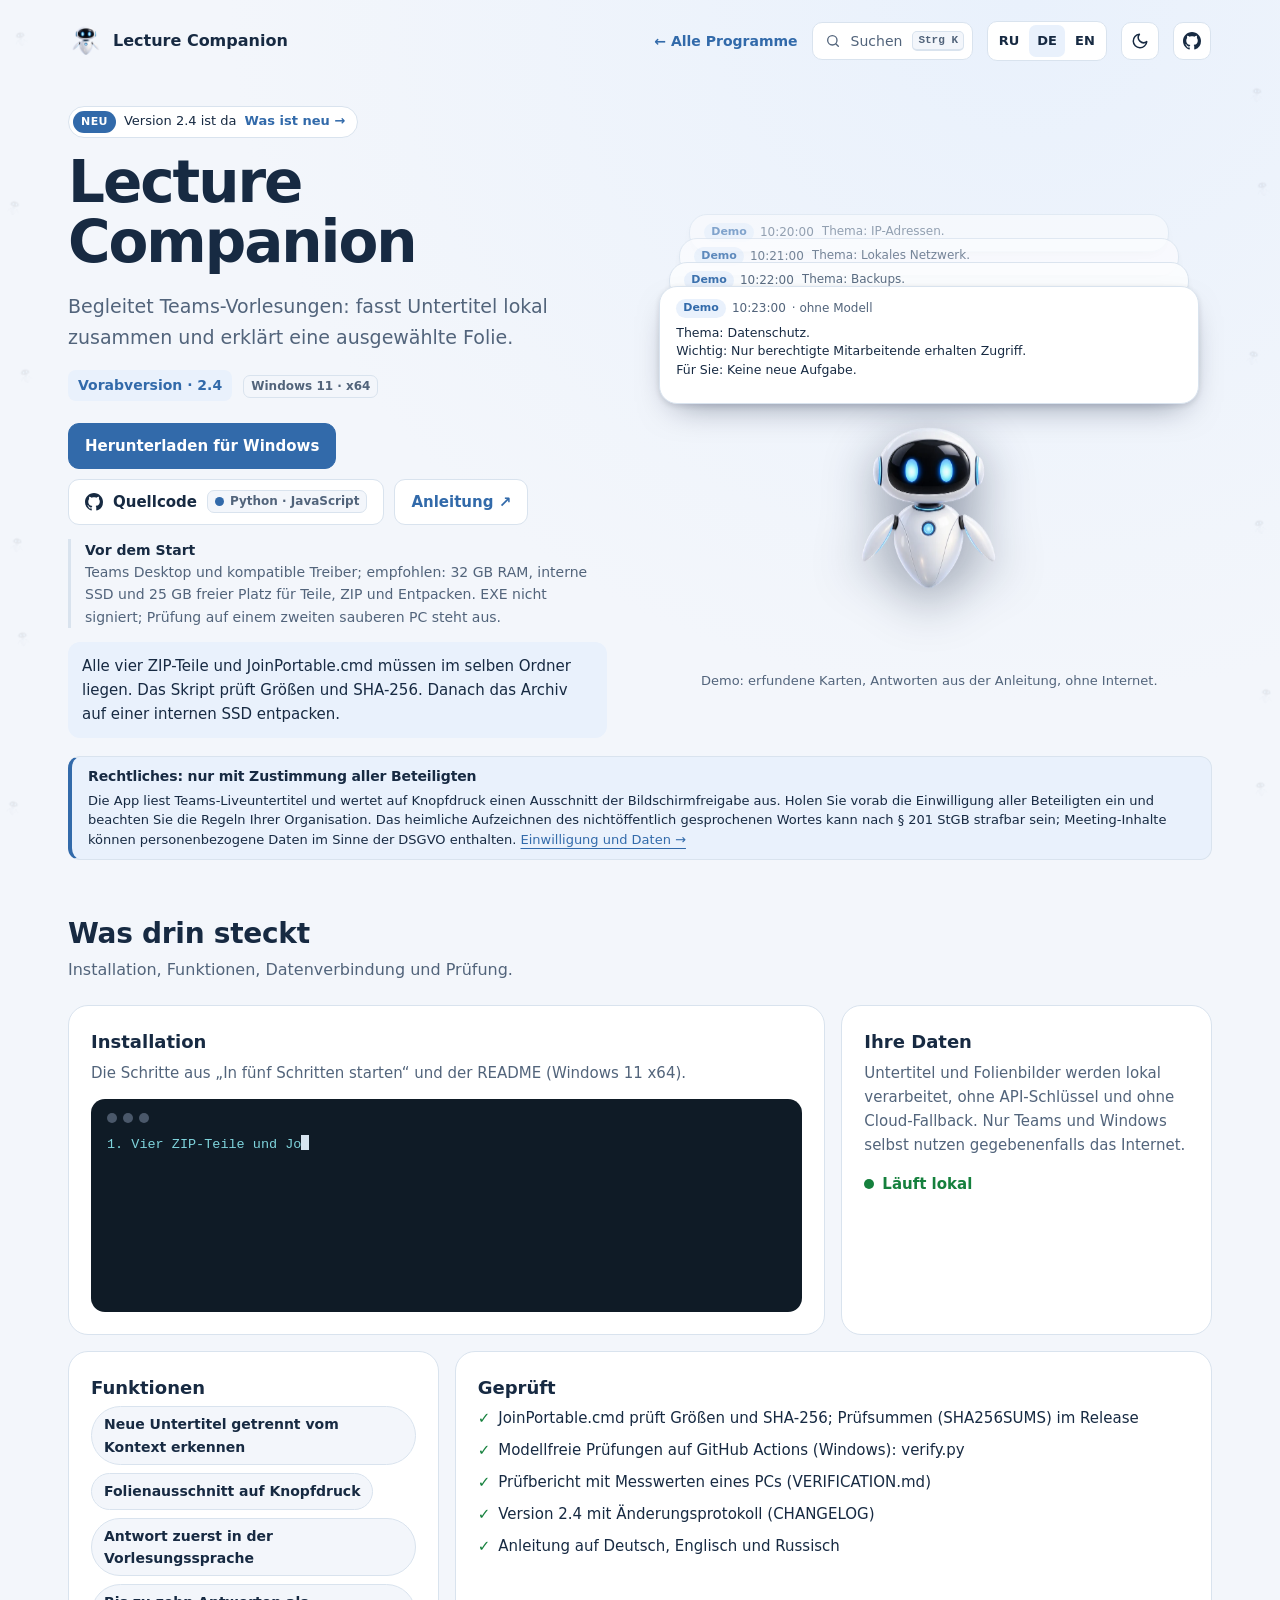
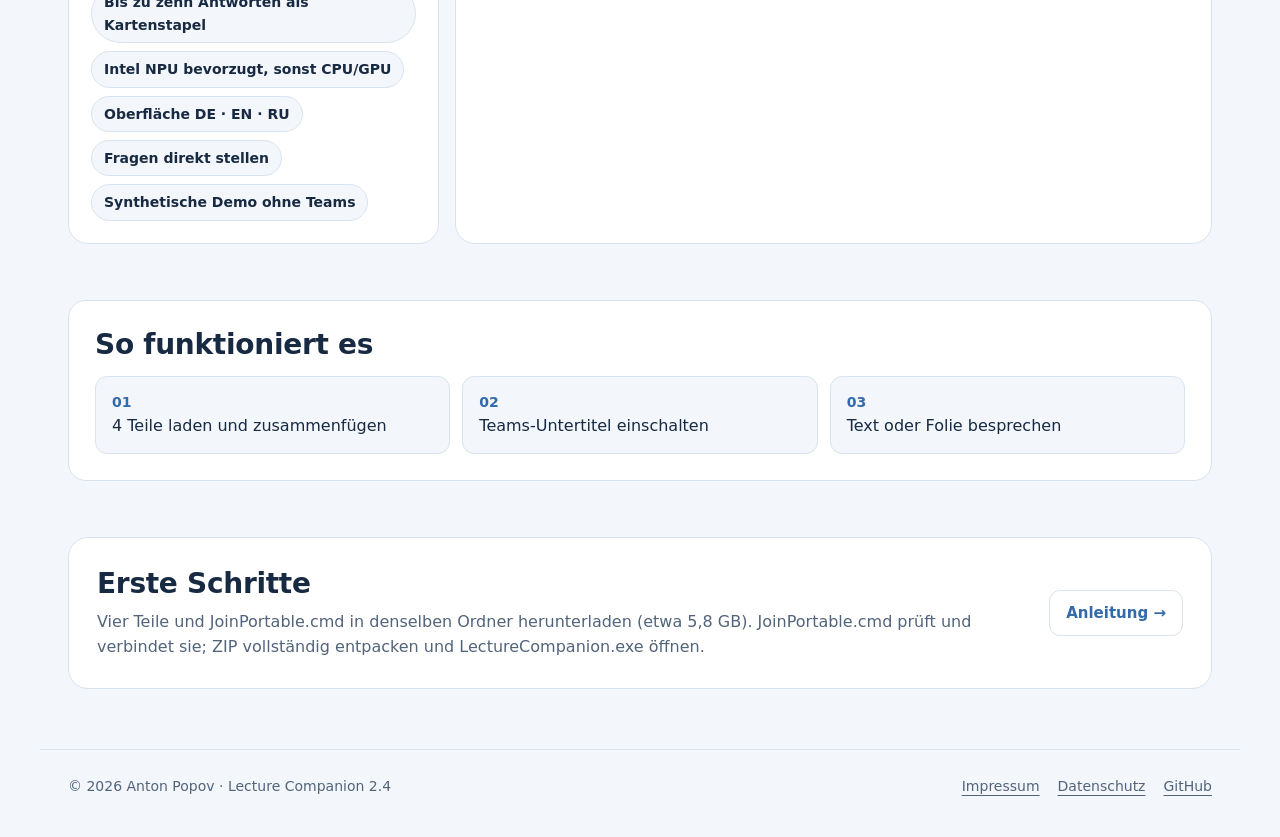
==== commit 2bce7db0: "guide: larger robot scene with more room The robot and its cards are a bit larger and get more heigh" ====
--- a/index.html
+++ b/index.html
@@ -9,7 +9,7 @@
 <link rel="icon" href="presentation-icon.png">
 <script src="assets/kit/kit-theme.js"></script><link rel="stylesheet" href="assets/kit/kit.css?v=2026.11.06-2"><script src="assets/kit/programs.js?v=2026.11.06-2" defer></script><script src="assets/kit/kit.js?v=2026.11.06-2" defer></script>
 <link rel="stylesheet" href="presentation.css?v=2026.11.06-2">
-<link rel="stylesheet" href="assets/robot.css?v=r5">
+<link rel="stylesheet" href="assets/robot.css?v=r6">
 <script src="assets/robot.js?v=r5" defer></script>
 </head>
 <body class="ppk-page">
--- a/assets/robot.css
+++ b/assets/robot.css
@@ -82,7 +82,27 @@
   .robot-stack{min-height:290px}
   .robot-demo-card.is-back{margin-left:calc(var(--d,1) * 7px);margin-right:calc(var(--d,1) * 7px)}
 }
-@media (prefers-reduced-motion:reduce){
+/* Guide ("wide" scene): same card width as the landing, a little larger and more room in height; the landing keeps its own size. */
+.robot-wide{margin-block:12px}
+.robot-wide figcaption{margin-top:14px}
+.robot-wide .robot-dock{--robot-w:220px;max-width:640px;margin-inline:auto;font-size:15px}
+.robot-wide .robot-stack{min-height:238px}
+.robot-wide .robot-demo-card,.robot-wide .robot-dock .robot-answer{padding:15px 48px 17px 20px;border-radius:22px;font-size:15.5px}
+.robot-wide .robot-meta{font-size:14px}
+.robot-wide .robot-tag{font-size:13px}
+.robot-wide .robot-demo-card:not(.is-back){min-height:142px}
+.robot-wide .robot-demo-card.is-back{height:46px;margin:0 calc(var(--d,1) * 12px) -16px;padding:9px 18px 0}
+.robot-wide .robot-demo-card.is-back .robot-text{font-size:14.5px}
+.robot-wide .robot-count{right:16px;bottom:10px;font-size:13px}
+.robot-wide .robot-dock>img,.robot-wide .robot-dock .robot-lift{margin:24px auto 6px}
+.robot-wide .robot-stage.robot-dock .robot-pop{margin-top:-8px}
+@media (max-width:520px){
+  .robot-wide .robot-dock{--robot-w:160px;font-size:14px}
+  .robot-wide .robot-stack{min-height:238px}
+  .robot-wide .robot-demo-card,.robot-wide .robot-dock .robot-answer{padding:12px 36px 14px 14px;font-size:14.5px}
+  .robot-wide .robot-demo-card.is-back{margin-left:calc(var(--d,1) * 8px);margin-right:calc(var(--d,1) * 8px);height:42px}
+  .robot-wide .robot-dock>img,.robot-wide .robot-dock .robot-lift{margin:30px auto 6px}
+}@media (prefers-reduced-motion:reduce){
   .robot-lift,.robot-pop{transition:none!important}
   .robot-answer,.robot-dots i,.robot-answer.is-typing .robot-typed:after{animation:none!important}
 }
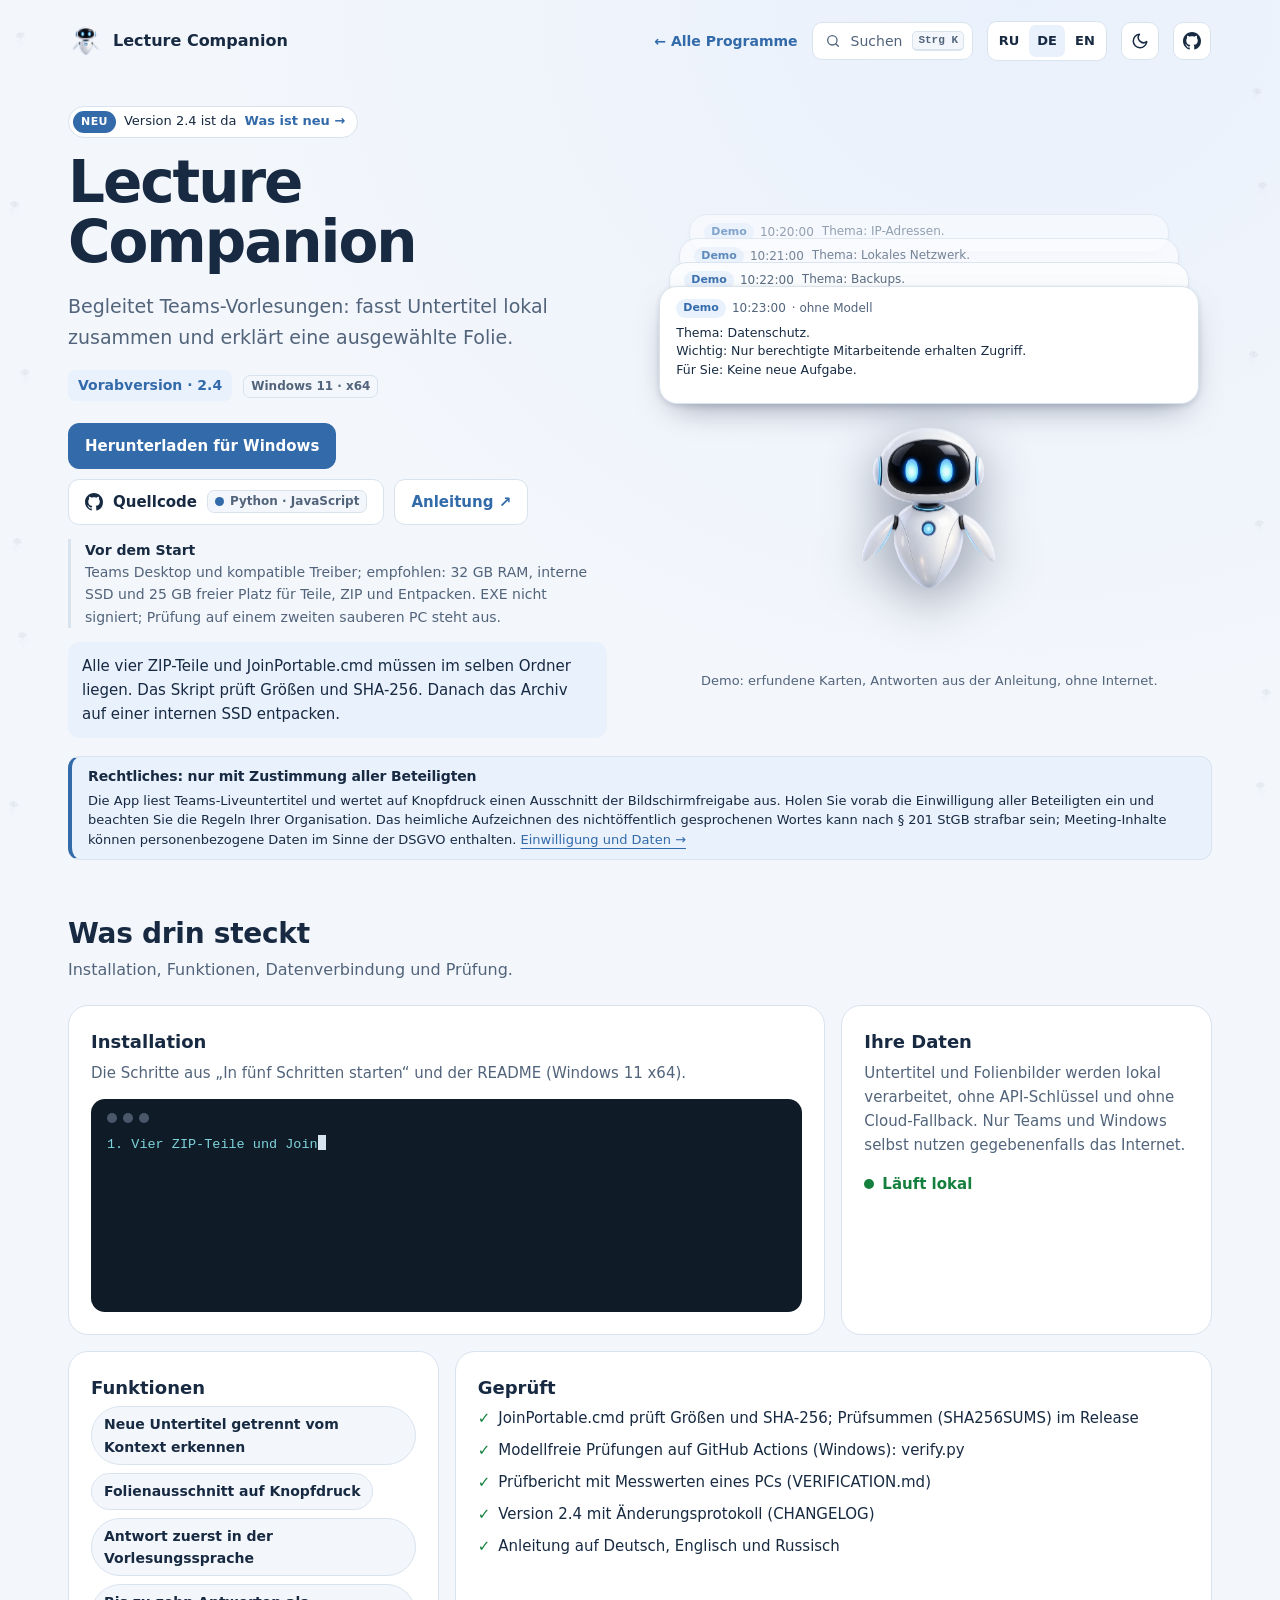
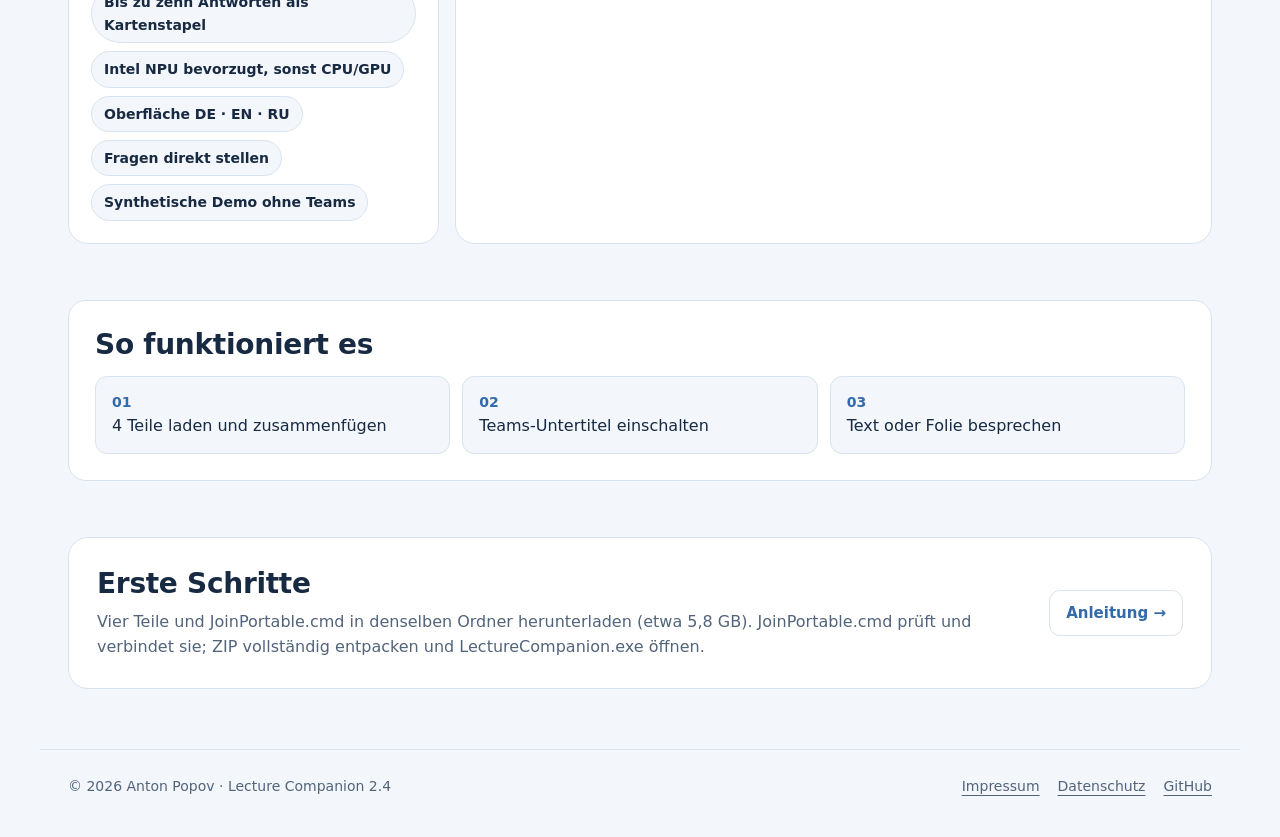
==== commit 24e8348b: "robot: answers to common questions in three languages Offline, data, price, languages, requirements," ====
--- a/index.html
+++ b/index.html
@@ -10,7 +10,7 @@
 <script src="assets/kit/kit-theme.js"></script><link rel="stylesheet" href="assets/kit/kit.css?v=2026.11.06-2"><script src="assets/kit/programs.js?v=2026.11.06-2" defer></script><script src="assets/kit/kit.js?v=2026.11.06-2" defer></script>
 <link rel="stylesheet" href="presentation.css?v=2026.11.06-2">
 <link rel="stylesheet" href="assets/robot.css?v=r6">
-<script src="assets/robot.js?v=r5" defer></script>
+<script src="assets/robot.js?v=r6" defer></script>
 </head>
 <body class="ppk-page">
 <a class="ppk-skip" href="#main">Zum Inhalt</a>
@@ -48,7 +48,7 @@
 <article class="robot-demo-card is-back" style="--d:1"><p class="robot-meta"><span class="robot-tag">Demo</span><span>10:22:00</span><span class="robot-meta-extra"> · ohne Modell</span></p><p class="robot-text">Thema: Backups.</p></article>
 <article class="robot-demo-card"><p class="robot-meta"><span class="robot-tag">Demo</span><span>10:23:00</span><span class="robot-meta-extra"> · ohne Modell</span></p><p class="robot-text">Thema: Datenschutz. <br>Wichtig: Nur berechtigte Mitarbeitende erhalten Zugriff. <br>Für Sie: Keine neue Aufgabe.</p></article>
 </div>
-<img src="assets/robot-companion.webp" width="540" height="591" alt="Roboter von Lecture Companion" decoding="async">
+<img src="assets/robot-companion.webp" width="540" height="591" alt="Roboter von Lecture Companion" decoding="async" fetchpriority="high">
 </div>
 <figcaption>Demo: erfundene Karten, Antworten aus der Anleitung, ohne Internet.</figcaption>
 </figure>
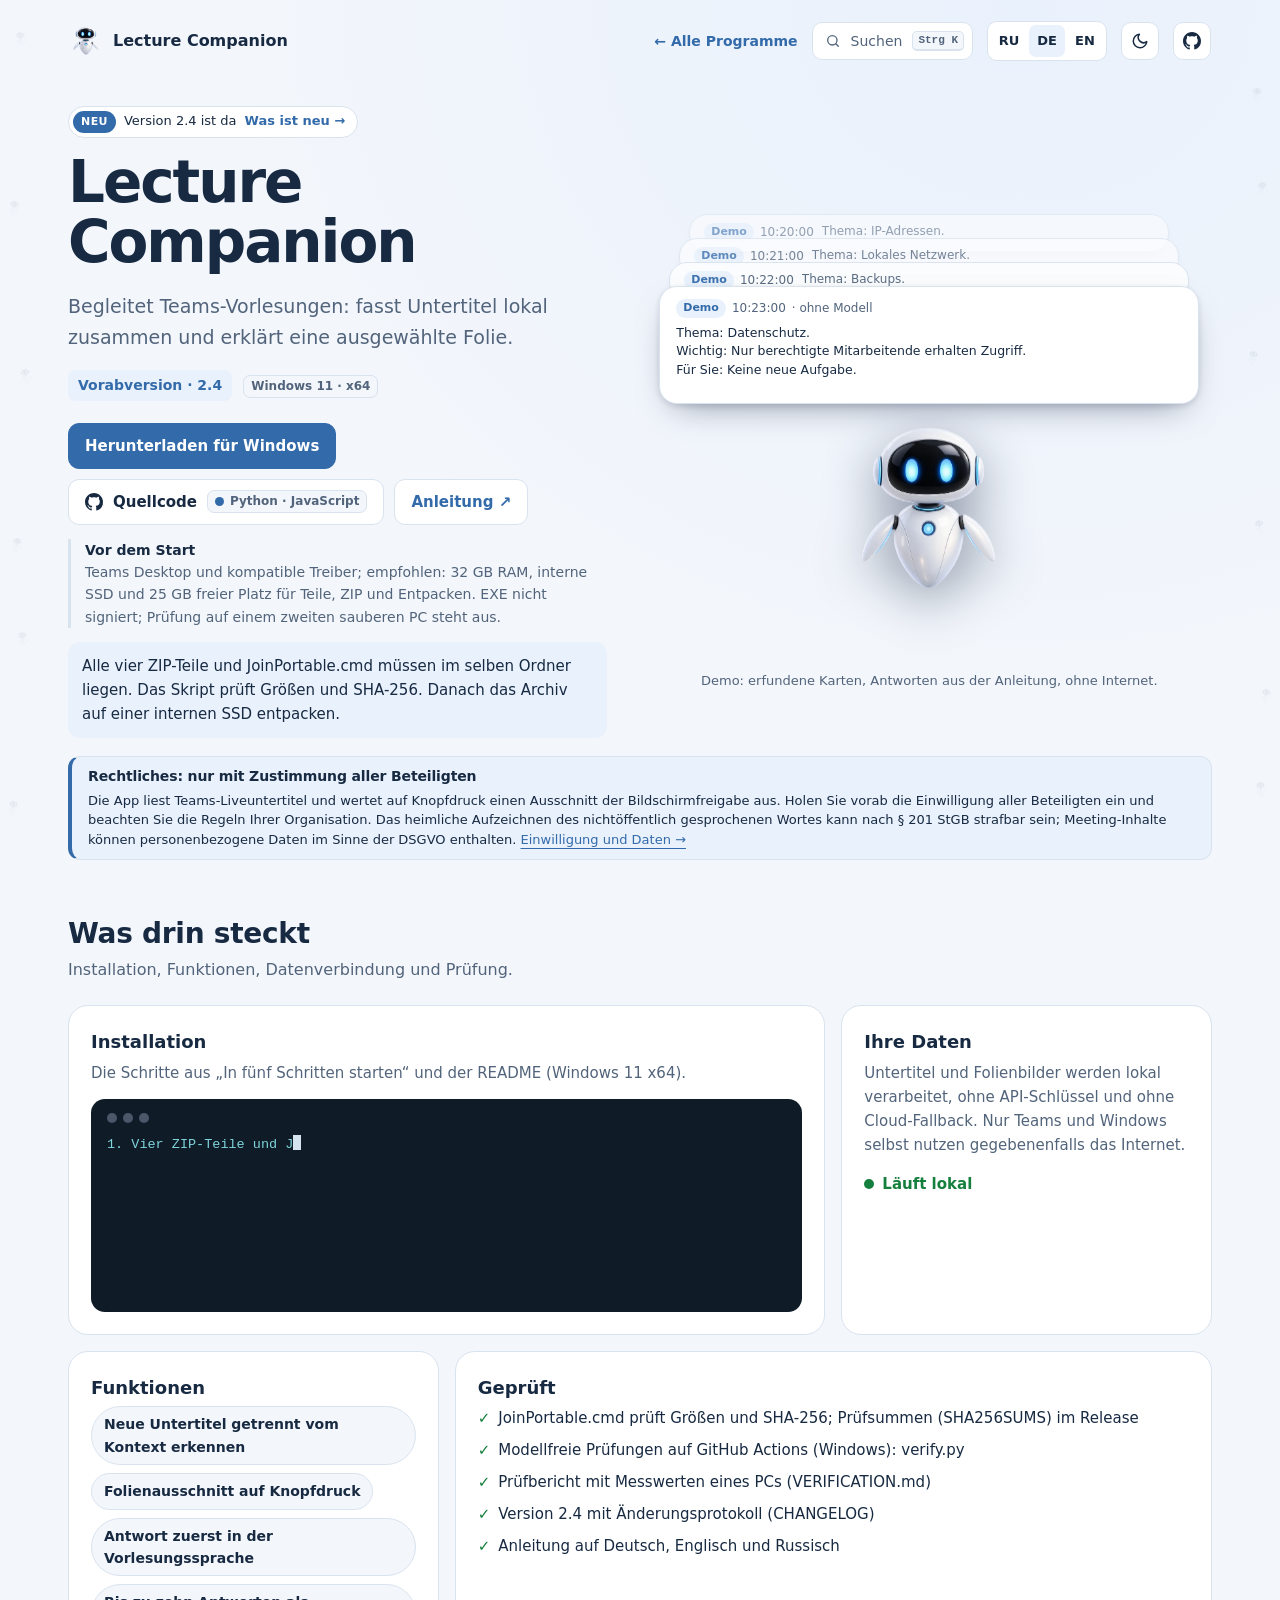
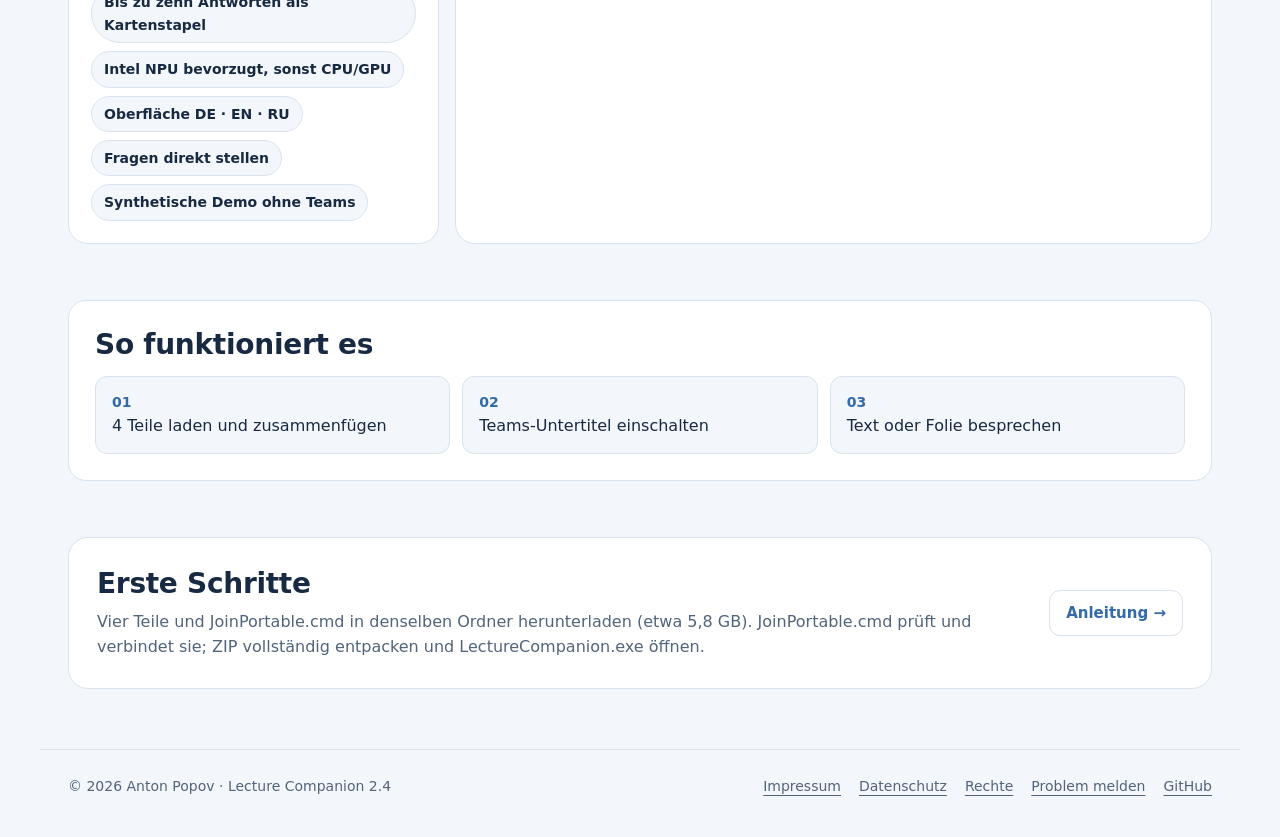
==== commit 9b12d107: "site: one tab title pattern and one footer across programs Landing titles name the program and what " ====
--- a/index.html
+++ b/index.html
@@ -5,7 +5,7 @@
 <meta name="viewport" content="width=device-width,initial-scale=1">
 <meta name="color-scheme" content="light dark">
 <meta name="description" content="Begleitet Teams-Vorlesungen: fasst Untertitel lokal zusammen und erklärt eine ausgewählte Folie.">
-<title>Lecture Companion — Anleitung · Vorabversion · 2.4</title>
+<title>Lecture Companion — Begleitet Teams-Vorlesungen: fasst Untertitel lokal zusammen und erklärt eine ausgewählte Folie</title>
 <link rel="icon" href="presentation-icon.png">
 <script src="assets/kit/kit-theme.js"></script><link rel="stylesheet" href="assets/kit/kit.css?v=2026.11.06-2"><script src="assets/kit/programs.js?v=2026.11.06-2" defer></script><script src="assets/kit/kit.js?v=2026.11.06-2" defer></script>
 <link rel="stylesheet" href="presentation.css?v=2026.11.06-2">
@@ -81,8 +81,8 @@
 </section>
 </main>
 <footer class="ppk-footer">
-  <span>© 2026 Anton Popov · Lecture Companion 2.4</span>
-  <nav aria-label="Rechtliches"><a href="https://popovantondev.github.io/popovantondev/impressum.html">Impressum</a><a href="https://popovantondev.github.io/popovantondev/datenschutz.html">Datenschutz</a><a href="https://github.com/popovantondev/LectureCompanion">GitHub</a></nav>
+<span>© 2026 Anton Popov · Lecture Companion 2.4</span>
+<nav aria-label="Rechtliches"><a href="https://popovantondev.github.io/popovantondev/impressum.html">Impressum</a><a href="https://popovantondev.github.io/popovantondev/datenschutz.html">Datenschutz</a><a href="https://github.com/popovantondev/LectureCompanion/blob/main/LICENSE">Rechte</a><a href="https://github.com/popovantondev/LectureCompanion/issues/new/choose">Problem melden</a><a href="https://github.com/popovantondev/LectureCompanion">GitHub</a></nav>
 </footer>
 </body>
 </html>
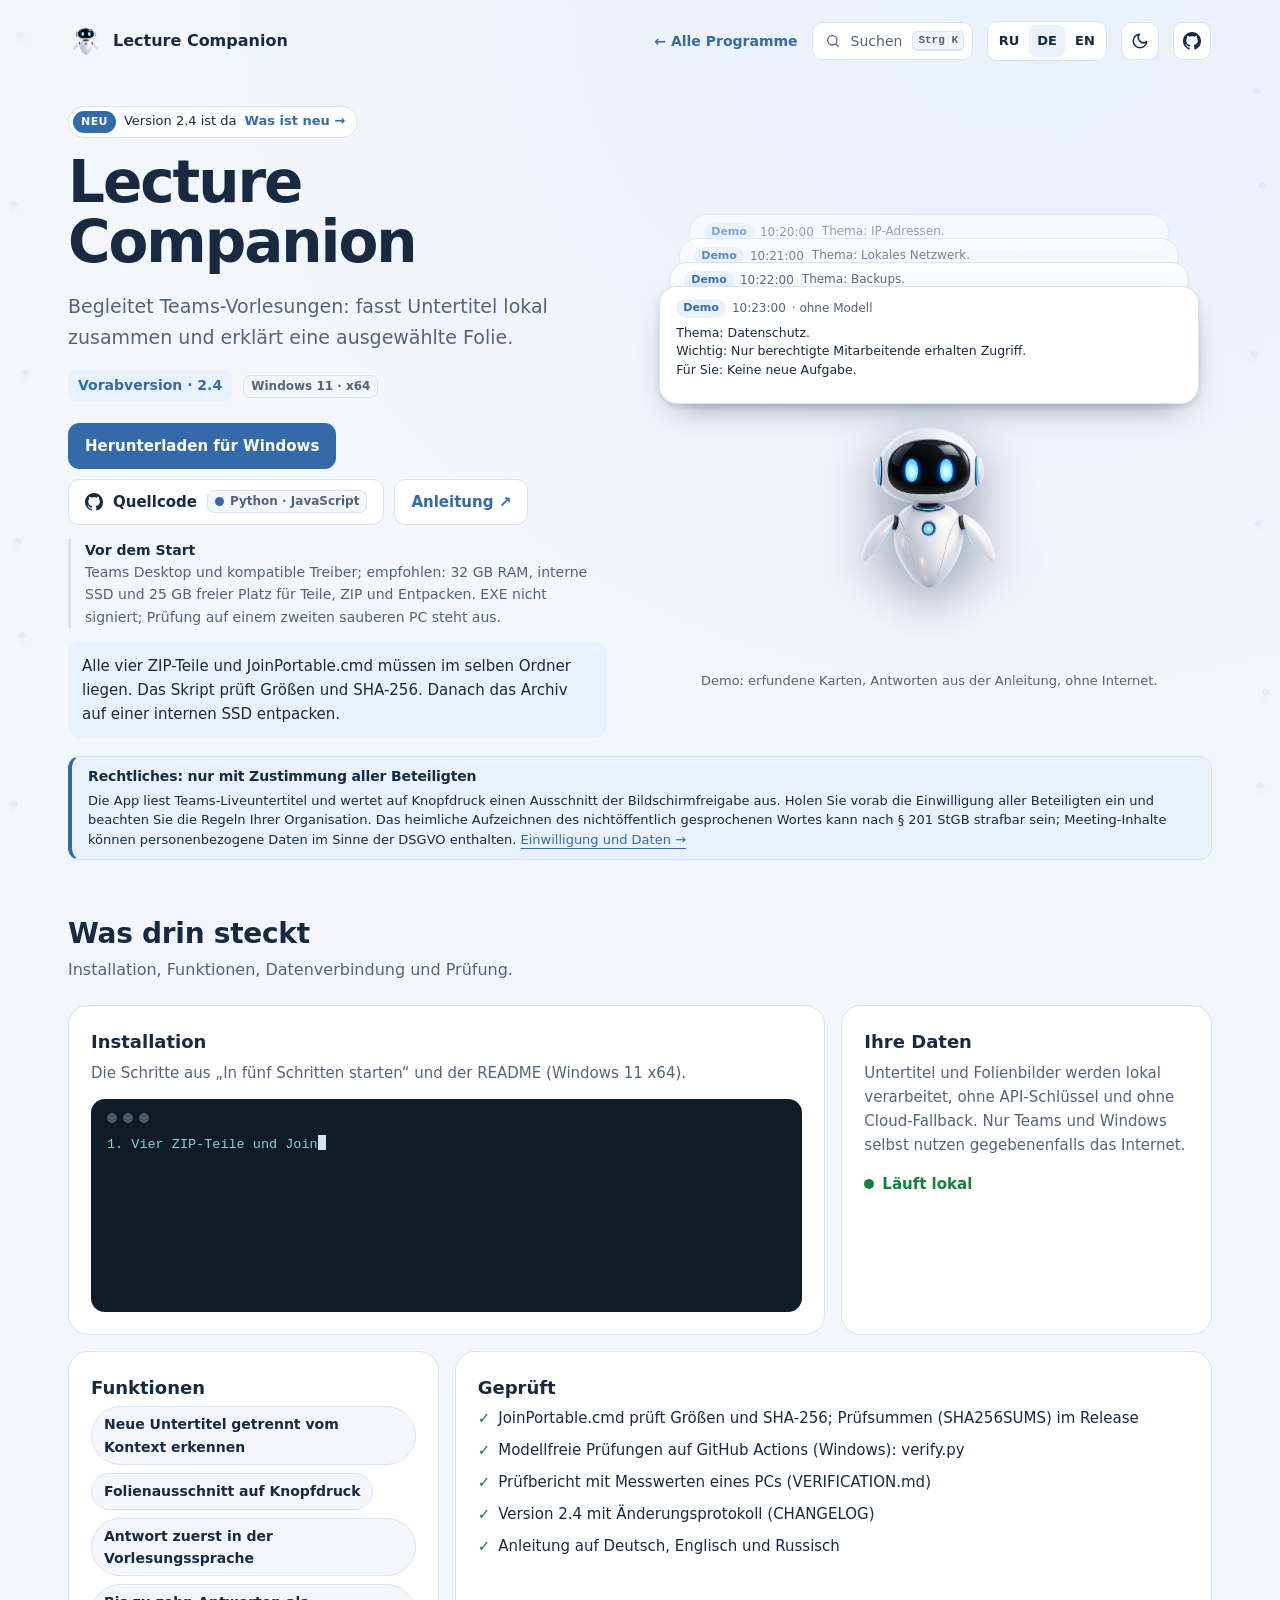
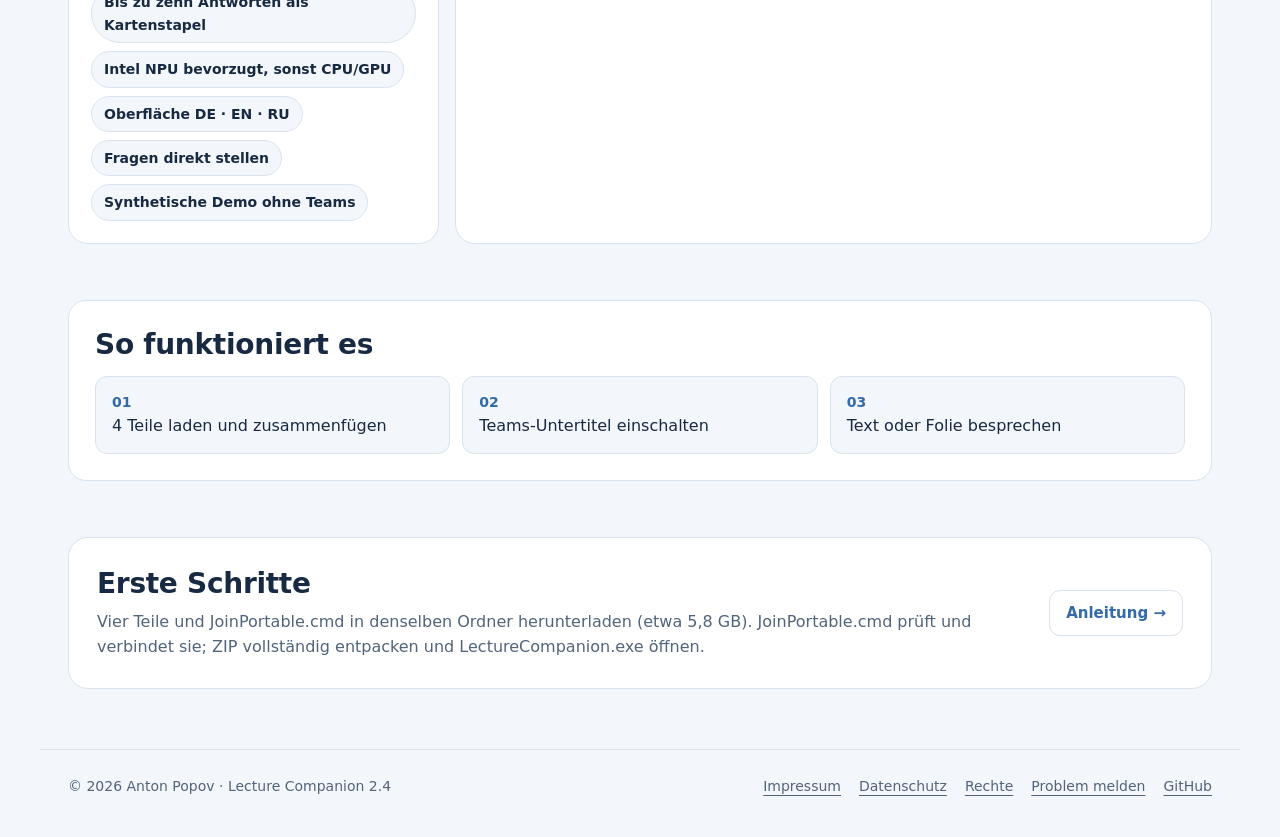
==== commit 84b69c10: "Robot: no digit overlap at the edges while thinking" ====
--- a/index.html
+++ b/index.html
@@ -7,10 +7,10 @@
 <meta name="description" content="Begleitet Teams-Vorlesungen: fasst Untertitel lokal zusammen und erklärt eine ausgewählte Folie.">
 <title>Lecture Companion — Begleitet Teams-Vorlesungen: fasst Untertitel lokal zusammen und erklärt eine ausgewählte Folie</title>
 <link rel="icon" href="presentation-icon.png">
-<script src="assets/kit/kit-theme.js"></script><link rel="stylesheet" href="assets/kit/kit.css?v=2026.11.06-2"><script src="assets/kit/programs.js?v=2026.11.06-2" defer></script><script src="assets/kit/kit.js?v=2026.11.06-2" defer></script>
-<link rel="stylesheet" href="presentation.css?v=2026.11.06-2">
+<script src="assets/kit/kit-theme.js"></script><link rel="stylesheet" href="assets/kit/kit.css?v=2026.11.06-3"><script src="assets/kit/programs.js?v=2026.11.06-3" defer></script><script src="assets/kit/kit.js?v=2026.11.06-3" defer></script>
+<link rel="stylesheet" href="presentation.css?v=2026.11.06-3">
 <link rel="stylesheet" href="assets/robot.css?v=r6">
-<script src="assets/robot.js?v=r6" defer></script>
+<script src="assets/robot.js?v=r7" defer></script>
 </head>
 <body class="ppk-page">
 <a class="ppk-skip" href="#main">Zum Inhalt</a>
--- a/assets/kit/kit.css
+++ b/assets/kit/kit.css
@@ -173,6 +173,7 @@
 .ppk-phead{display:flex;align-items:center;border-bottom:1px solid var(--ppk-line)}
 .ppk-palette-input{flex:1;min-width:0;padding:16px 18px;border:0;background:transparent;color:var(--ppk-ink);font:inherit;font-size:17px;outline:none}
 .ppk-palette-input::placeholder{color:var(--ppk-muted);opacity:1}
+.ppk-overlay .ppk-palette-input:focus-visible{outline:none}
 .ppk-phead:focus-within{box-shadow:inset 0 -2px 0 var(--ppk-focus)}
 .ppk-pclose{margin-right:12px;padding:6px 8px;border:1px solid var(--ppk-line);border-radius:7px;background:var(--ppk-bg);color:var(--ppk-muted);font:600 12px/1 var(--ppk-mono);cursor:pointer}
 .ppk-plist{max-height:min(420px,55vh);margin:0;padding:6px;overflow:auto;list-style:none}
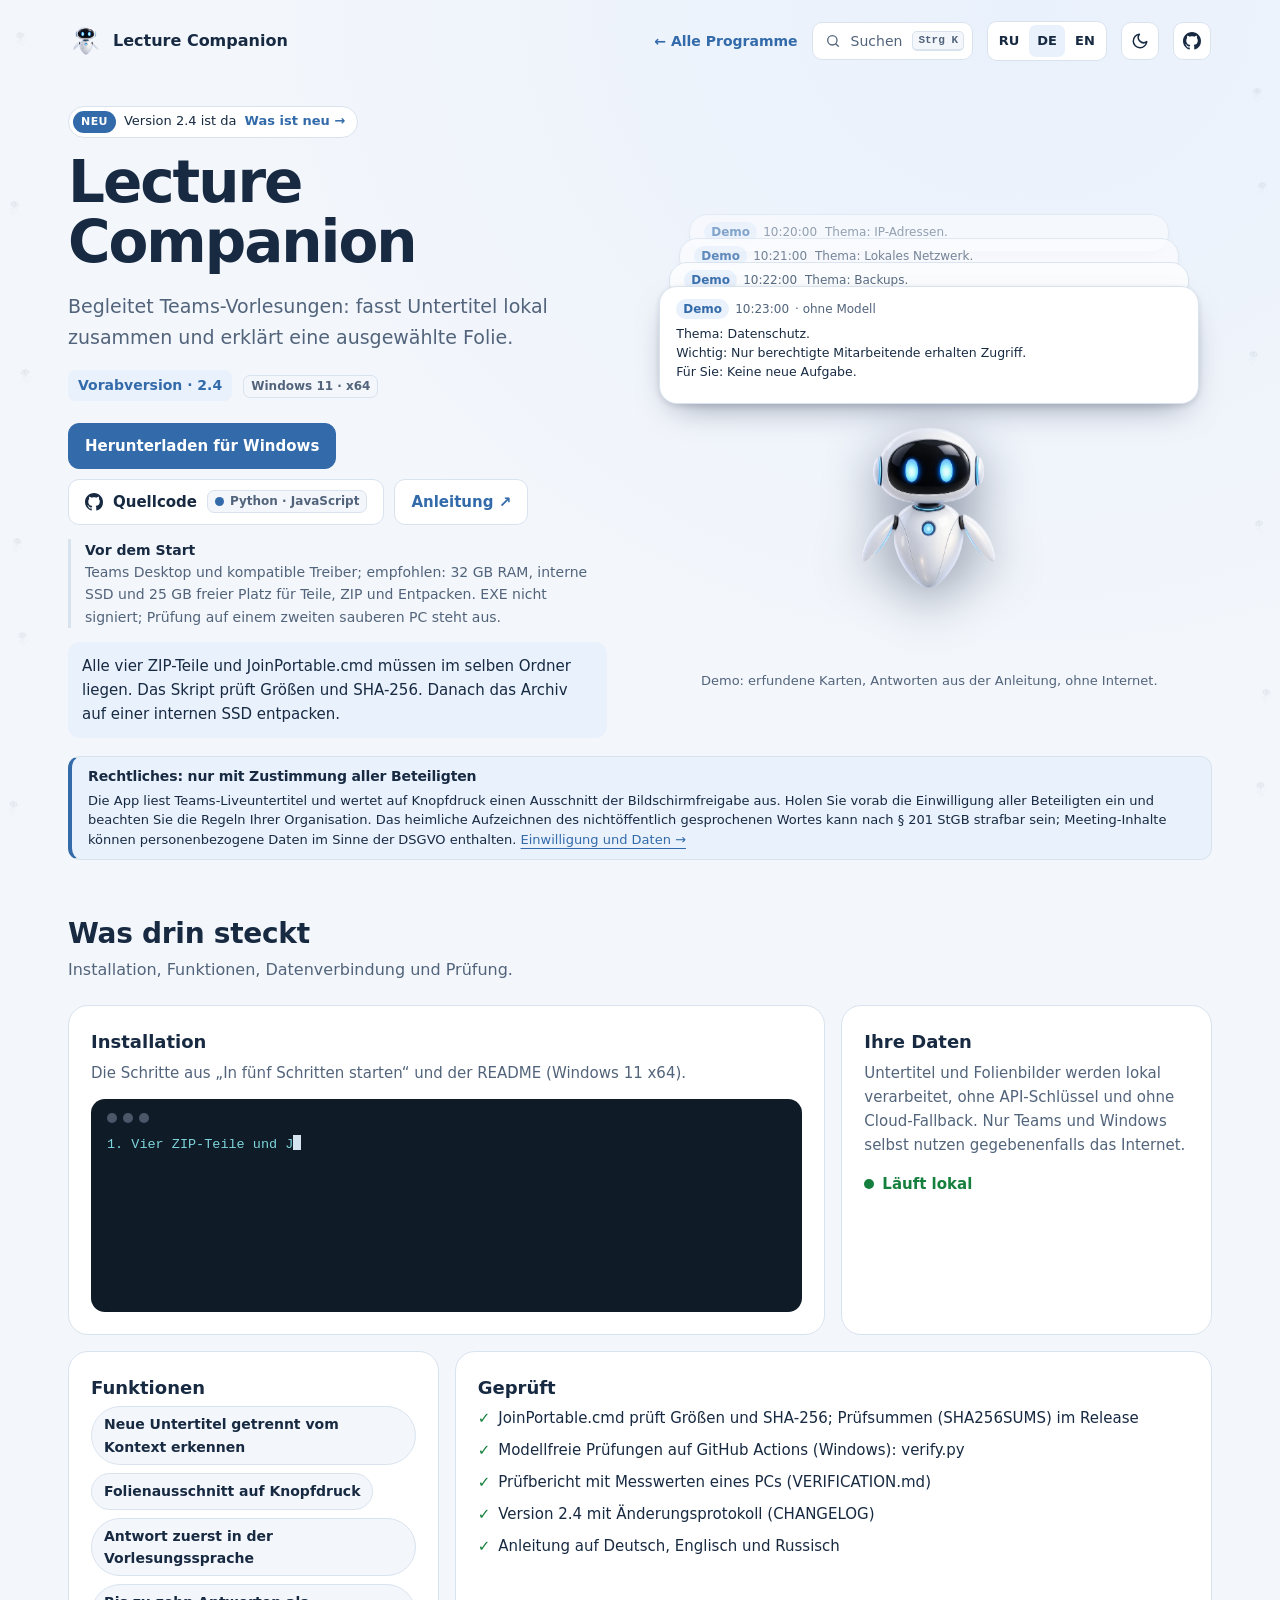
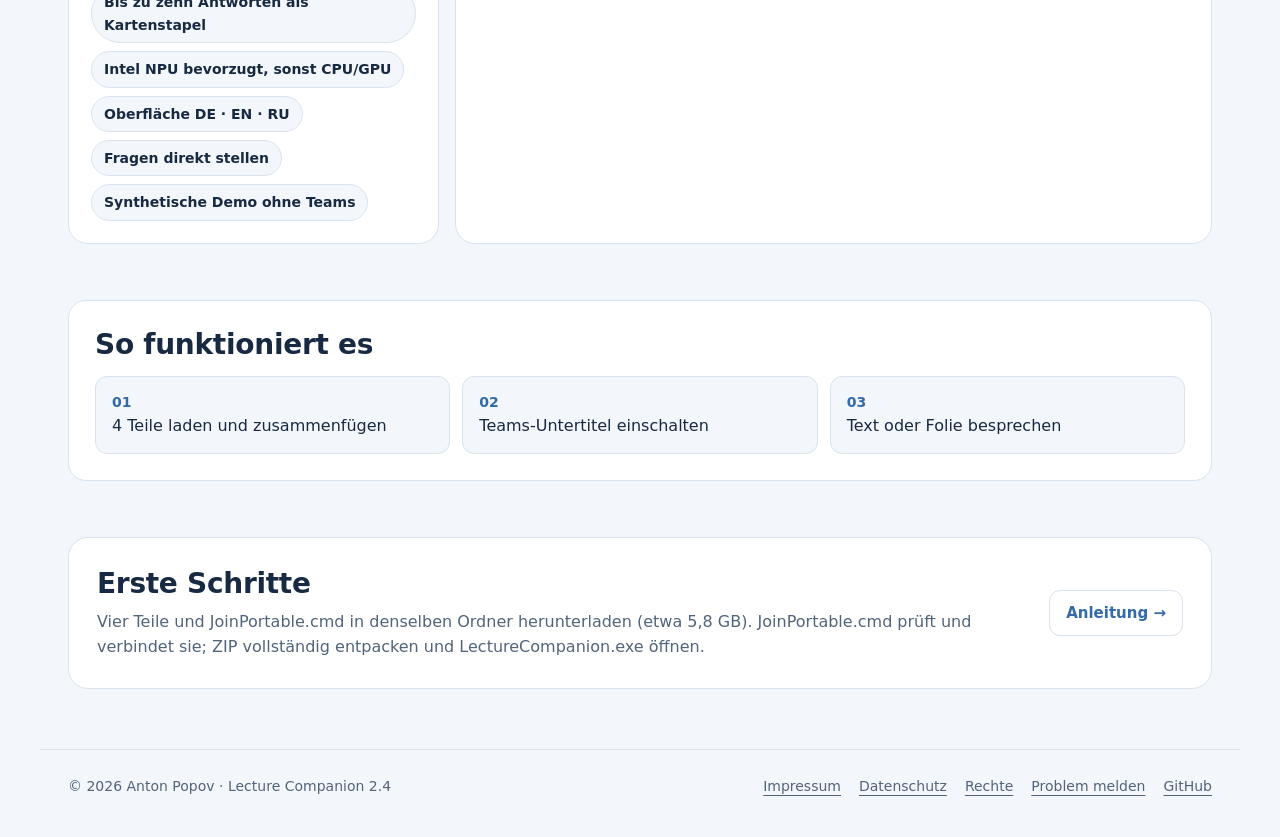
==== commit 2094d4e0: "Robot demo: 12 px tag on phones Below 560 px the header is two full rows (name, theme, GitHub / back" ====
--- a/index.html
+++ b/index.html
@@ -9,7 +9,7 @@
 <link rel="icon" href="presentation-icon.png">
 <script src="assets/kit/kit-theme.js"></script><link rel="stylesheet" href="assets/kit/kit.css?v=2026.11.06-3"><script src="assets/kit/programs.js?v=2026.11.06-3" defer></script><script src="assets/kit/kit.js?v=2026.11.06-3" defer></script>
 <link rel="stylesheet" href="presentation.css?v=2026.11.06-3">
-<link rel="stylesheet" href="assets/robot.css?v=r6">
+<link rel="stylesheet" href="assets/robot.css?v=r7">
 <script src="assets/robot.js?v=r7" defer></script>
 </head>
 <body class="ppk-page">
--- a/assets/kit/kit.css
+++ b/assets/kit/kit.css
@@ -124,6 +124,7 @@
 .ppk-live::before{content:"";width:10px;height:10px;border-radius:50%;background:var(--ppk-ok);box-shadow:0 0 0 0 rgba(22,163,74,.55);animation:ppk-pulse 2s infinite}
 @keyframes ppk-pulse{70%{box-shadow:0 0 0 10px rgba(22,163,74,0)}100%{box-shadow:0 0 0 0 rgba(22,163,74,0)}}
 .ppk-checks{display:grid;gap:8px;margin:0;padding:0;list-style:none;font-size:15px}
+.ppk-checks li{overflow-wrap:anywhere}
 .ppk-checks li::before{content:"\2713";margin-right:8px;color:var(--ppk-ok);font-weight:800}
 
 /* ---------- steps ---------- */
@@ -226,18 +227,47 @@
   .ppk-pfoot{display:none}
   .ppk-overlay{padding-top:8vh}
 }
-@media (max-width:520px){
-  .ppk-nav{flex-wrap:wrap;row-gap:6px}
-  .ppk-nav::after{content:"";order:4;flex-basis:100%;height:0}
-  .ppk-brand{order:1;margin-right:auto}
+/* Phones: touch targets 44 px, the header is two full rows (name + theme + GitHub, then [back] search + language switch that fills the rest),
+   it scrolls away with the page instead of sticking (two rows would eat a seventh of the screen), long names wrap instead of being cut. */
+@media (max-width:640px){
+  .ppk-icon-btn{width:44px;height:44px}
+  .ppk-search-btn{width:44px;min-height:44px}
+  .ppk-back{width:44px;min-height:44px}
+  .ppk-langs a{min-width:40px;min-height:40px}
+  .ppk-brand{min-height:44px}
+  .ppk-tabs button{min-height:44px}
+  .ppk-pill{min-height:40px;font-size:13px;flex-wrap:wrap;row-gap:2px;border-radius:20px}
+  .ppk-pill .ppk-more{white-space:normal}
+  .ppk-field small{font-size:12px}
+  .ppk-pill .ppk-new{font-size:12px}
+  .ppk-footer a{display:inline-flex;align-items:center;justify-content:center;min-height:40px;min-width:44px}
+  /* Guide table of contents and disclosure rows: finger-sized rows (guides with their own class names carry the same rule in their own CSS) */
+  .ppk-page .ppk-contents a{display:inline-flex;align-items:center;min-height:44px;min-width:44px}
+  .ppk-page details>summary{padding-block:11px}
+  .ppk-pclose{min-width:44px;min-height:44px;margin-right:6px;font-size:13px}
+  .ppk-chip{font-size:12px}
+}
+@media (max-width:560px){
+  .ppk-nav-wrap{position:static}
+  .ppk-nav{flex-wrap:wrap;row-gap:8px;gap:8px}
+  .ppk-nav::after{content:"";order:4;flex-basis:100%;height:0;margin:-8px 0 0}
+  .ppk-brand{order:1;flex:1 1 0;min-width:0;white-space:normal;font-size:16px;line-height:1.15}
+  .ppk-brand>span{overflow:visible;text-overflow:clip}
   .ppk-theme-btn{order:2}
   .ppk-gh-btn{order:3}
-  .ppk-back{order:5}
-  .ppk-search-btn{order:6;margin-left:auto}
-  .ppk-langs{order:7}
+  .ppk-back{order:5;width:auto;padding:0 6px 0 0;font-size:14px;justify-content:flex-start}
+  .ppk-back::before{content:none}
+  .ppk-search-btn{order:6}
+  .ppk-nav:not(:has(.ppk-langs)) .ppk-search-btn{order:2}
+  .ppk-langs{order:7;flex:1 1 0;min-width:0;padding:2px}
+  .ppk-langs a{flex:1 1 0}
   .ppk-spacer{display:none}
   .ppk-floating .ppk-nav{border-radius:26px;padding:8px 10px}
   .ppk-tile{padding:18px}
+}
+@media (max-width:359px){
+  .ppk-back{font-size:0;width:44px;padding:0;justify-content:center}
+  .ppk-back::before{content:"\2190";font-size:20px}
 }
 
 @media (prefers-reduced-motion:reduce){
--- a/assets/robot.css
+++ b/assets/robot.css
@@ -54,7 +54,7 @@
 .robot-dock .robot-answer{animation:none}
 .robot-demo-card p,.robot-dock .robot-answer p{margin:0}
 .robot-meta{display:flex;flex-wrap:wrap;align-items:center;gap:0 6px;margin:0 0 6px!important;color:var(--ppk-muted,#52647b);font-size:12px;line-height:1.5}
-.robot-tag{padding:0 7px;border-radius:999px;background:var(--ppk-tint,#e9f1fc);color:var(--ppk-accent,#326aaa);font-size:11px;font-weight:700;line-height:1.7}
+.robot-tag{padding:0 7px;border-radius:999px;background:var(--ppk-tint,#e9f1fc);color:var(--ppk-accent,#326aaa);font-size:12px;font-weight:700;line-height:1.7}
 .robot-demo-card.is-back{z-index:calc(4 - var(--d,1));height:38px;margin:0 calc(var(--d,1) * 10px) -14px;padding:7px 14px 0;overflow:hidden;background:color-mix(in srgb,var(--ppk-panel,#fff) 82%,var(--ppk-tint,#e9f1fc));box-shadow:0 6px 16px -10px #02122f66;opacity:calc(1.12 - var(--d,1) * .18)}
 .robot-demo-card.is-back{display:flex;align-items:baseline;gap:8px}
 .robot-demo-card.is-back .robot-meta{flex:none;margin:0!important}
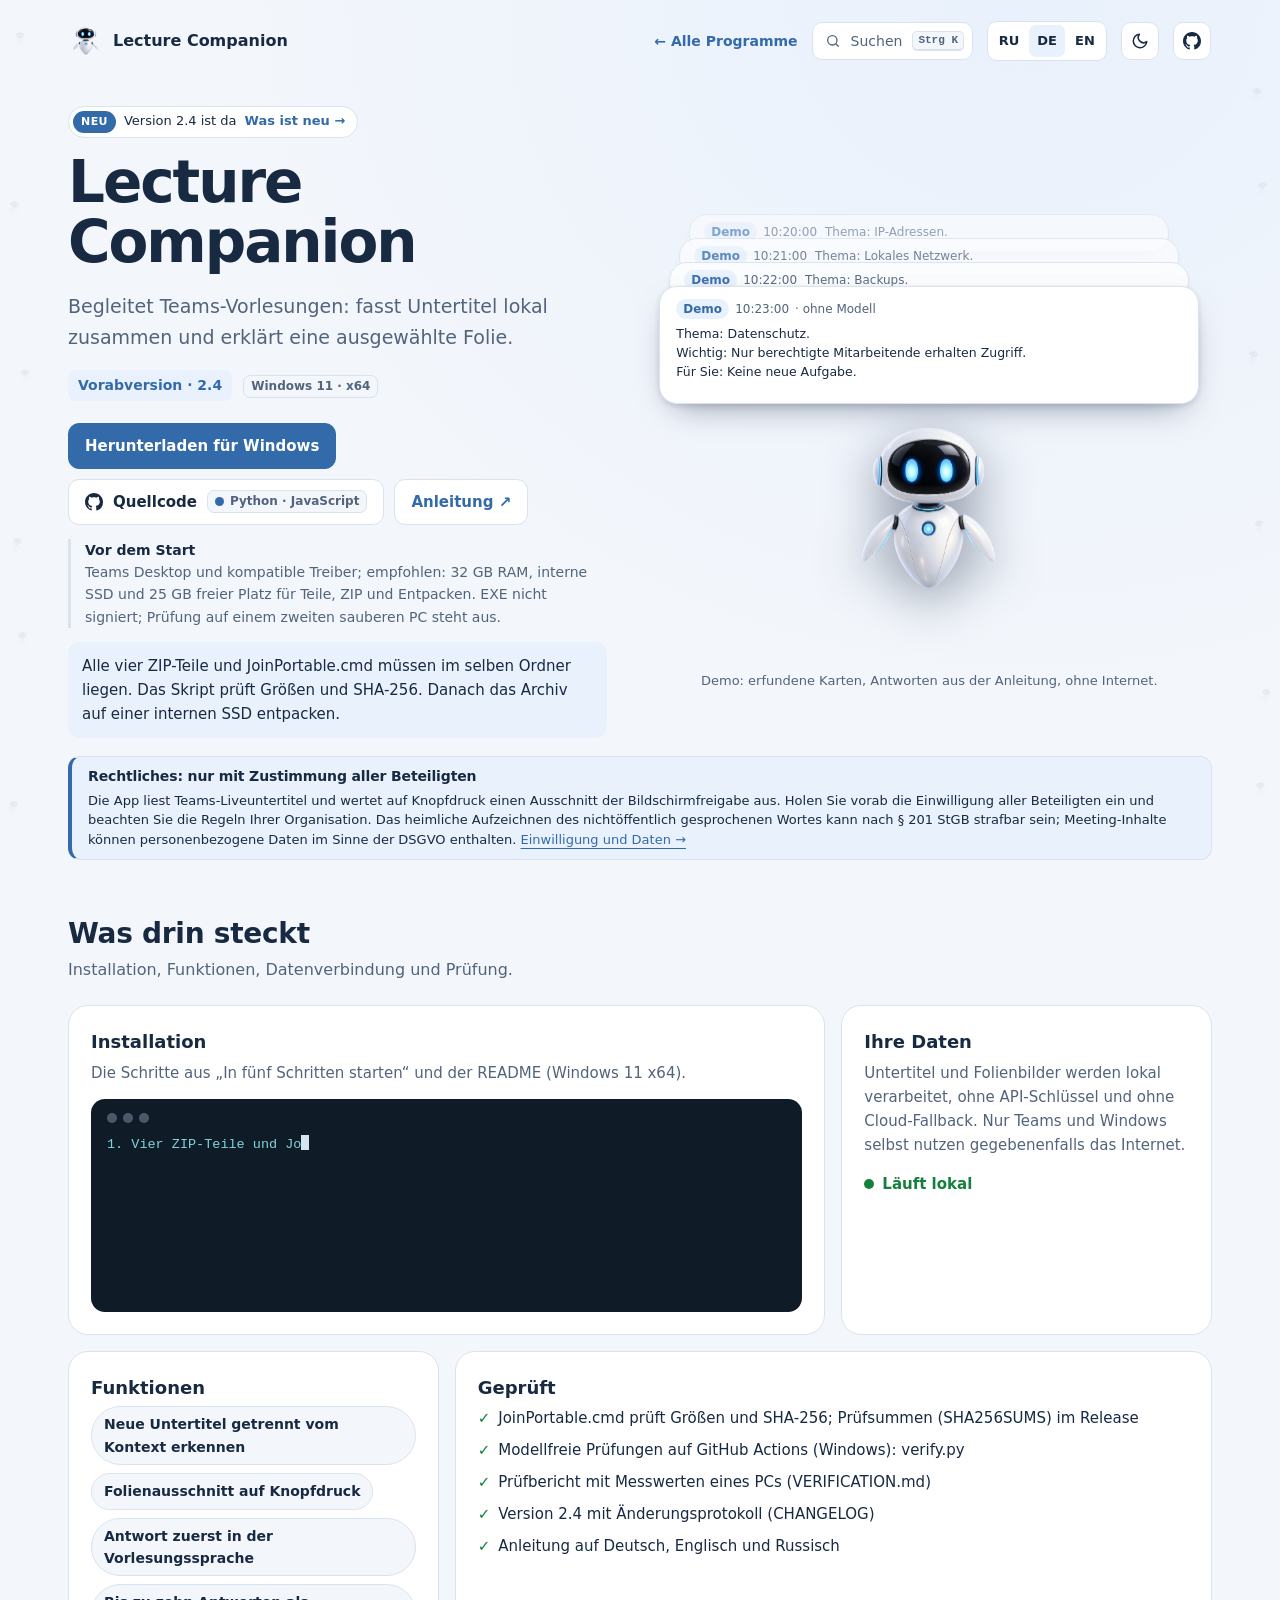
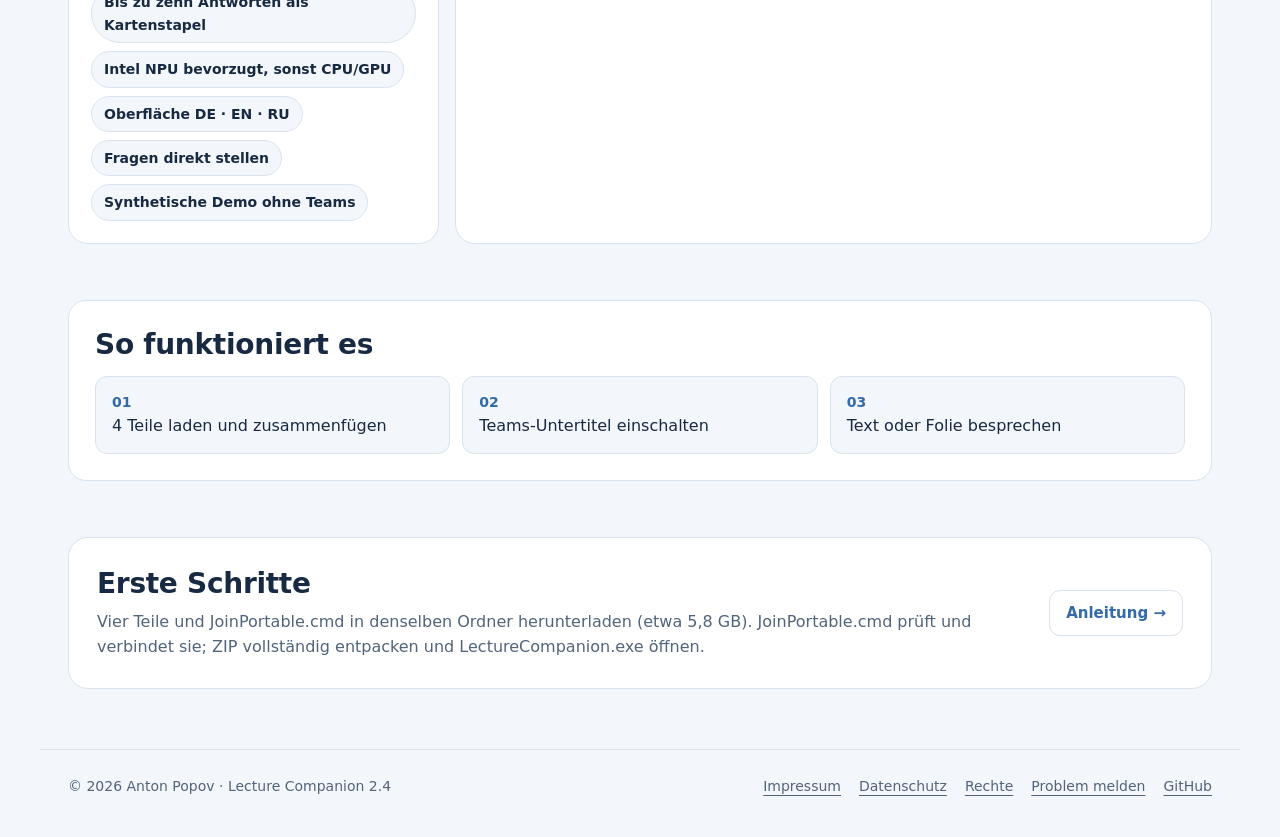
==== commit a29a6679: "Robot demo: cards peeking from behind the stack show only their topic on phones, so no ellipsis; kit" ====
--- a/index.html
+++ b/index.html
@@ -7,9 +7,9 @@
 <meta name="description" content="Begleitet Teams-Vorlesungen: fasst Untertitel lokal zusammen und erklärt eine ausgewählte Folie.">
 <title>Lecture Companion — Begleitet Teams-Vorlesungen: fasst Untertitel lokal zusammen und erklärt eine ausgewählte Folie</title>
 <link rel="icon" href="presentation-icon.png">
-<script src="assets/kit/kit-theme.js"></script><link rel="stylesheet" href="assets/kit/kit.css?v=2026.11.06-3"><script src="assets/kit/programs.js?v=2026.11.06-3" defer></script><script src="assets/kit/kit.js?v=2026.11.06-3" defer></script>
-<link rel="stylesheet" href="presentation.css?v=2026.11.06-3">
-<link rel="stylesheet" href="assets/robot.css?v=r7">
+<script src="assets/kit/kit-theme.js"></script><link rel="stylesheet" href="assets/kit/kit.css?v=2026.11.16-1"><script src="assets/kit/programs.js?v=2026.11.16-1" defer></script><script src="assets/kit/kit.js?v=2026.11.16-1" defer></script>
+<link rel="stylesheet" href="presentation.css?v=2026.11.16-1">
+<link rel="stylesheet" href="assets/robot.css?v=r8">
 <script src="assets/robot.js?v=r7" defer></script>
 </head>
 <body class="ppk-page">
--- a/assets/kit/kit.css
+++ b/assets/kit/kit.css
@@ -290,4 +290,6 @@
 }
 @keyframes ppk-decor-drift{from{transform:translateY(-10px)}to{transform:translateY(10px)}}
 @media print{.ppk-decor{display:none!important}}
-@media (prefers-reduced-motion:reduce){.ppk-decor{transition:none}.ppk-decor-side{animation:none;will-change:auto}}+@media (prefers-reduced-motion:reduce){.ppk-decor{transition:none}.ppk-decor-side{animation:none;will-change:auto}}
+/* very narrow phones: the technology chip goes under the source-code label instead of beside it in two tall blocks */
+@media (max-width:420px){.ppk-btn-gh{flex-wrap:wrap;row-gap:6px}.ppk-btn-gh .ppk-chip{flex:1 0 100%;justify-content:center;text-align:center}}
--- a/assets/robot.css
+++ b/assets/robot.css
@@ -81,6 +81,8 @@
   .robot-dock{--robot-w:140px}
   .robot-stack{min-height:290px}
   .robot-demo-card.is-back{margin-left:calc(var(--d,1) * 7px);margin-right:calc(var(--d,1) * 7px)}
+  /* phones: a card peeking from behind shows only its topic, so the whole text fits without an ellipsis */
+  .robot-demo-card.is-back .robot-meta{display:none}
 }
 /* Guide ("wide" scene): same card width as the landing, a little larger and more room in height; the landing keeps its own size. */
 .robot-wide{margin-block:12px}
